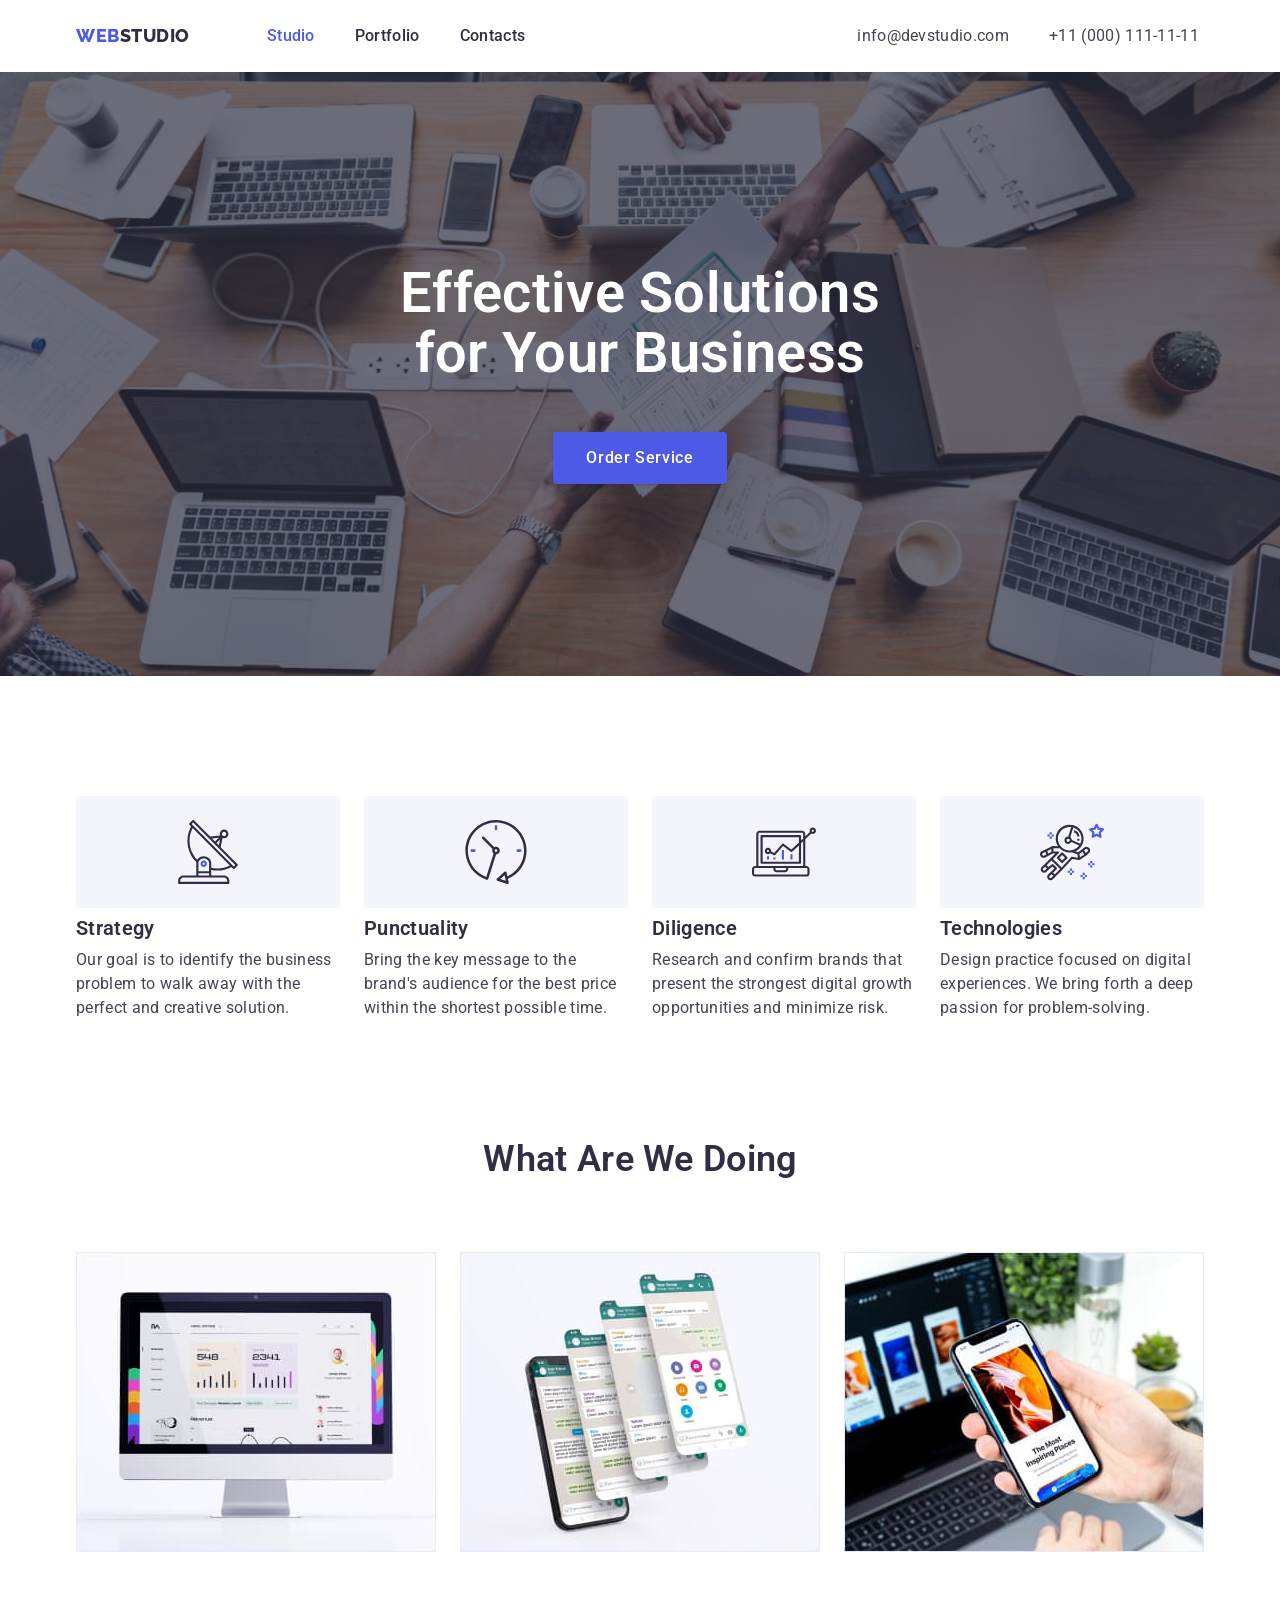
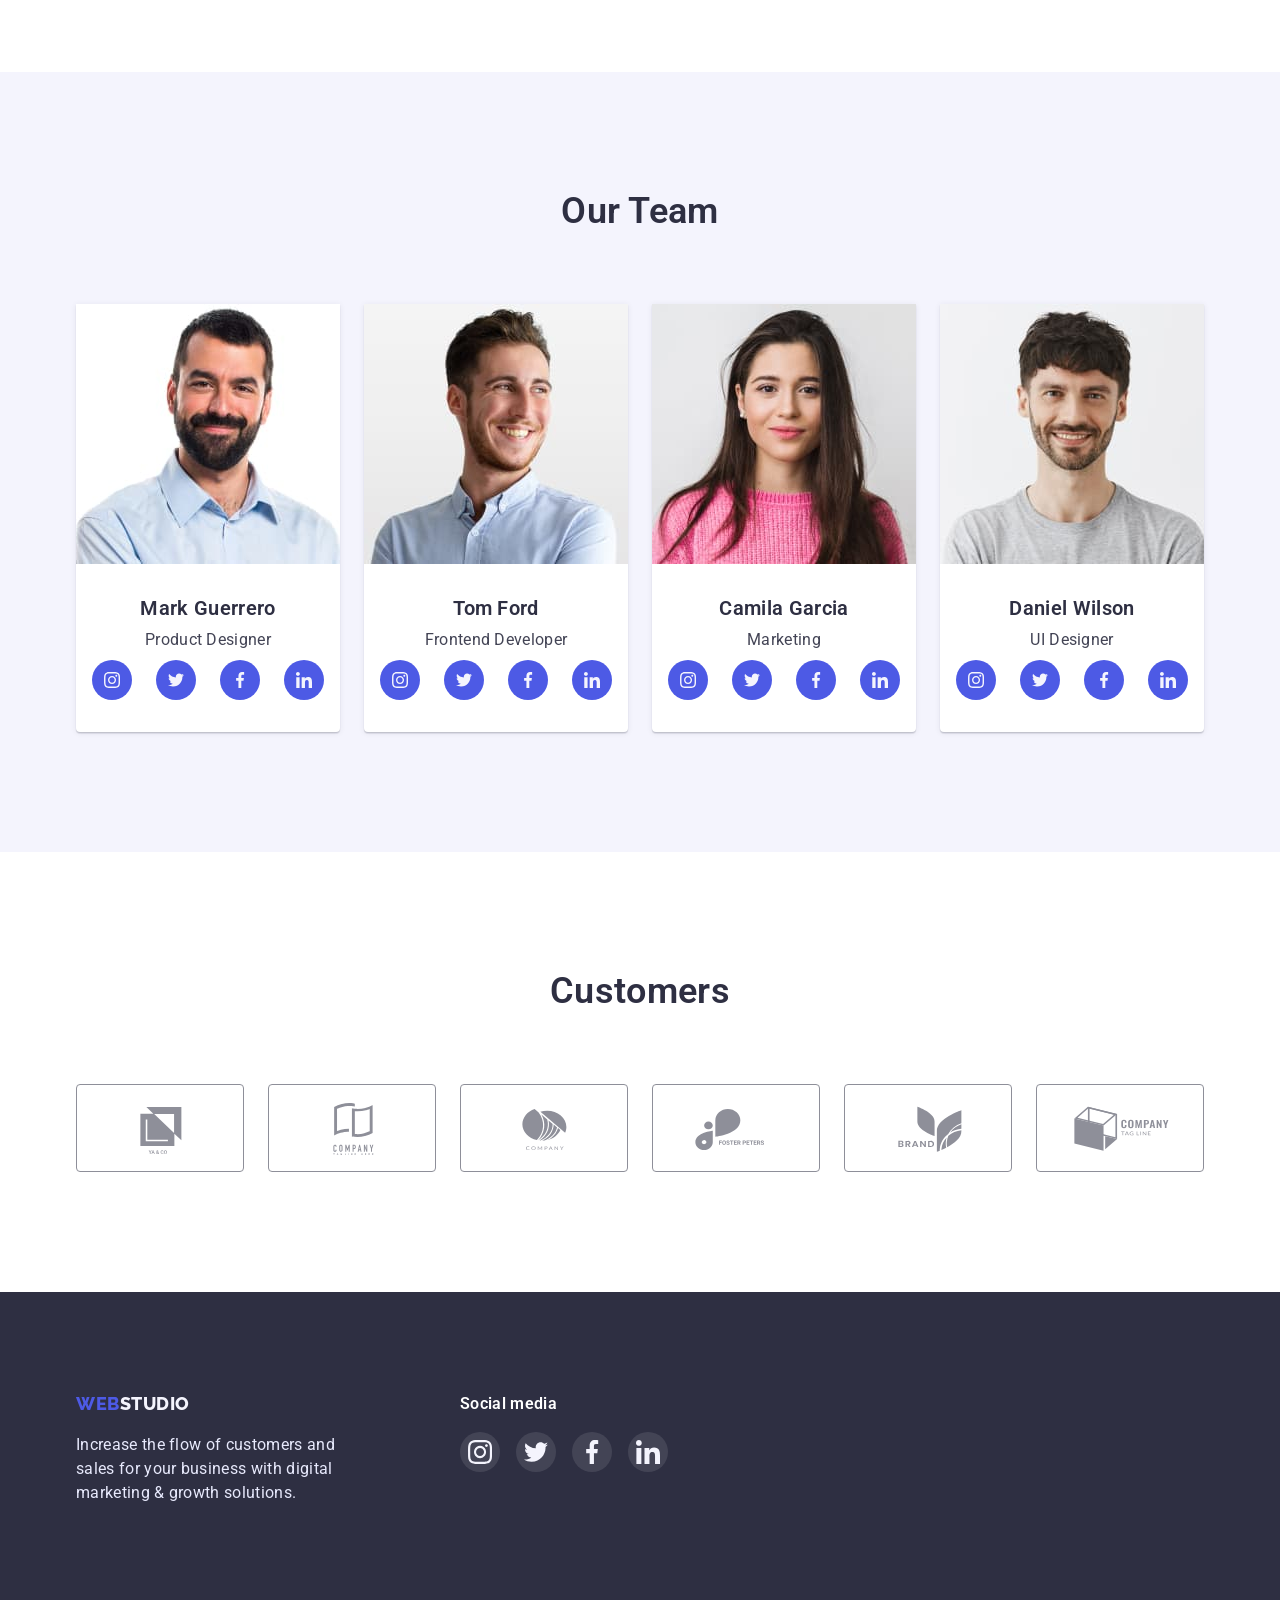
==== index.html @ e22b74cd "hw-4" ====
<!DOCTYPE html>
<html lang="en">
  <head>
    <meta charset="UTF-8" />
    <meta http-equiv="X-UA-Compatible" content="IE=edge" />
    <meta name="viewport" content="width=device-width, initial-scale=1.0" />
    <title>Document</title>
    <link rel="preconnect" href="https://fonts.googleapis.com" />
    <link rel="preconnect" href="https://fonts.gstatic.com" crossorigin />
    <link
      href="https://fonts.googleapis.com/css2?family=Raleway:wght@800&family=Roboto:wght@400;500;700;900&display=swap"
      rel="stylesheet"
    />
    <link
      rel="stylesheet"
      href="https://cdnjs.cloudflare.com/ajax/libs/modern-normalize/1.1.0/modern-normalize.min.css"
    />
    <link rel="stylesheet" href="css/styles.css" />
  </head>
  <body>
    <header class="page-header">
      <div class="container main-nav">
        <nav class="main-nav">
          <!--Logo-->
          <a class="logo" href="./index.html">
            <span class="logo-part">Web</span>studio
          </a>
          <!--Navigation-->
          <ul class="site-nav list">
            <li class="item">
              <a href="./index.html" class="link current">Studio</a>
            </li>
            <li class="item">
              <a href="./portfoilo.html" class="link">Portfolio</a>
            </li>
            <li class="item"><a href="/" class="link">Contacts</a></li>
          </ul>
        </nav>
        <!--Contacts-->
        <ul class="contacts list">
          <li class="item">
            <a href="mailto:info@devstudio.com" class="contacts-link"
              >info@devstudio.com</a
            >
          </li>
          <li class="item">
            <a href="tel:+110001111111" class="contacts-link"
              >+11 (000) 111-11-11</a
            >
          </li>
        </ul>
      </div>
    </header>

    <main>
      <section class="hero">
        <div class="container">
          <h1 class="hero-title">Effective Solutions for Your Business</h1>
          <!--Button-->
          <button class="button primary" type="button">Order Service</button>
        </div>
      </section>

      <!--Description-->
      <section class="section">
        <div class="container">
          <h2 class="section-title secret-name">Advantages</h2>
          <ul class="descr-list list">
            <li class="item">
              <div class="advantages">
                <svg class="advantages-icon">
                  <use
                    href="./images/icons.svg#icon-antenna"
                    width="64"
                    height="64"
                  ></use>
                </svg>
              </div>
              <h3 class="title">Strategy</h3>
              <p>
                Our goal is to identify the business problem to walk away with
                the perfect and creative solution.
              </p>
            </li>

            <li class="item">
              <div class="advantages">
                <svg class="advantages-icon">
                  <use
                    href="./images/icons.svg#icon-clock"
                    width="64"
                    height="64"
                  ></use>
                </svg>
              </div>
              <h3 class="title">Punctuality</h3>
              <p>
                Bring the key message to the brand's audience for the best price
                within the shortest possible time.
              </p>
            </li>

            <li class="item">
              <div class="advantages">
                <svg class="advantages-icon">
                  <use
                    href="./images/icons.svg#icon-diagram"
                    width="64"
                    height="64"
                  ></use>
                </svg>
              </div>
              <h3 class="title">Diligence</h3>
              <p>
                Research and confirm brands that present the strongest digital
                growth opportunities and minimize risk.
              </p>
            </li>

            <li class="item">
              <div class="advantages">
                <svg class="advantages-icon">
                  <use
                    href="./images/icons.svg#icon-astronaut"
                    width="64"
                    height="64"
                  ></use>
                </svg>
              </div>
              <h3 class="title">Technologies</h3>
              <p>
                Design practice focused on digital experiences. We bring forth a
                deep passion for problem-solving.
              </p>
            </li>
          </ul>
        </div>
      </section>

      <section class="section no-toppadding">
        <div class="container">
          <h2 class="section-title">What are we doing</h2>
          <ul class="example-list list">
            <li class="item">
              <img src="./images/pc.jpg" alt="PC" width="360" height="300" />
            </li>
            <li class="item">
              <img
                src="./images/smarphone.jpg"
                alt="Smarphone"
                width="360"
                height="300"
              />
            </li>
            <li class="item">
              <img
                src="./images/smarphone_in_hand.jpg"
                alt="Smarphone_in_hand"
                width="360"
                height="300"
              />
            </li>
          </ul>
        </div>
      </section>

      <!--Our Team-->
      <section class="section team">
        <div class="container">
          <h2 class="section-title">Our team</h2>
          <ul class="team-list list">
            <li class="card">
              <img
                class="image"
                src="./images/mark_guerrero.jpg"
                alt="Mark Guerrero"
                width="264"
                height="260"
              />
              <div class="card-content">
                <h3 class="title">Mark Guerrero</h3>
                <p>Product Designer</p>
                <ul class="social-links list">
                  <li>
                    <a href="/" class="icon instagram">
                      <svg width="16px" height="16px">
                        <use href="./images/icons.svg#icon-instagram"></use>
                      </svg>
                    </a>
                  </li>
                  <li>
                    <a href="/" class="icon twitter">
                      <svg width="16px" height="16px">
                        <use href="./images/icons.svg#icon-twitter"></use>
                      </svg>
                    </a>
                  </li>
                  <li>
                    <a href="/" class="icon facebook">
                      <svg width="16px" height="16px">
                        <use href="./images/icons.svg#icon-facebook"></use>
                      </svg>
                    </a>
                  </li>
                  <li>
                    <a href="/" class="icon linkedin">
                      <svg width="16px" height="16px">
                        <use href="./images/icons.svg#icon-linkedin"></use>
                      </svg>
                    </a>
                  </li>
                </ul>
              </div>
            </li>
            <li class="card">
              <img
                class="image"
                src="./images/tom_ford.jpg"
                alt="Tom Ford"
                width="264"
                height="260"
              />
              <div class="card-content">
                <h3 class="title">Tom Ford</h3>
                <p>Frontend Developer</p>
                <ul class="social-links list">
                  <li>
                    <a href="/" class="icon instagram">
                      <svg width="16px" height="16px">
                        <use href="./images/icons.svg#icon-instagram"></use>
                      </svg>
                    </a>
                  </li>
                  <li>
                    <a href="/" class="icon twitter">
                      <svg width="16px" height="16px">
                        <use href="./images/icons.svg#icon-twitter"></use>
                      </svg>
                    </a>
                  </li>
                  <li>
                    <a href="/" class="icon facebook">
                      <svg width="16px" height="16px">
                        <use href="./images/icons.svg#icon-facebook"></use>
                      </svg>
                    </a>
                  </li>
                  <li>
                    <a href="/" class="icon linkedin">
                      <svg width="16px" height="16px">
                        <use href="./images/icons.svg#icon-linkedin"></use>
                      </svg>
                    </a>
                  </li>
                </ul>
              </div>
            </li>
            <li class="card">
              <img
                class="image"
                src="./images/camila_garcia.jpg"
                alt="Camila Garcia"
                width="264"
                height="260"
              />
              <div class="card-content">
                <h3 class="title">Camila Garcia</h3>
                <p>Marketing</p>
                <ul class="social-links list">
                  <li>
                    <a href="/" class="icon instagram">
                      <svg width="16px" height="16px">
                        <use href="./images/icons.svg#icon-instagram"></use>
                      </svg>
                    </a>
                  </li>
                  <li>
                    <a href="/" class="icon twitter">
                      <svg width="16px" height="16px">
                        <use href="./images/icons.svg#icon-twitter"></use>
                      </svg>
                    </a>
                  </li>
                  <li>
                    <a href="/" class="icon facebook">
                      <svg width="16px" height="16px">
                        <use href="./images/icons.svg#icon-facebook"></use>
                      </svg>
                    </a>
                  </li>
                  <li>
                    <a href="/" class="icon linkedin">
                      <svg width="16px" height="16px">
                        <use href="./images/icons.svg#icon-linkedin"></use>
                      </svg>
                    </a>
                  </li>
                </ul>
              </div>
            </li>
            <li class="card">
              <img
                class="image"
                src="./images/daniel_wilson.jpg"
                alt="Daniel Wilson"
                width="264"
                height="260"
              />
              <div class="card-content">
                <h3 class="title">Daniel Wilson</h3>
                <p>UI Designer</p>
                <ul class="social-links list">
                  <li>
                    <a href="/" class="icon instagram">
                      <svg width="16px" height="16px">
                        <use href="./images/icons.svg#icon-instagram"></use>
                      </svg>
                    </a>
                  </li>
                  <li>
                    <a href="/" class="icon twitter">
                      <svg width="16px" height="16px">
                        <use href="./images/icons.svg#icon-twitter"></use>
                      </svg>
                    </a>
                  </li>
                  <li>
                    <a href="/" class="icon facebook">
                      <svg width="16px" height="16px">
                        <use href="./images/icons.svg#icon-facebook"></use>
                      </svg>
                    </a>
                  </li>
                  <li>
                    <a href="/" class="icon linkedin">
                      <svg width="16px" height="16px">
                        <use href="./images/icons.svg#icon-linkedin"></use>
                      </svg>
                    </a>
                  </li>
                </ul>
              </div>
            </li>
          </ul>
        </div>
      </section>

      <!-- Customers -->

      <section class="section">
        <div class="container">
          <h2 class="section-title">Customers</h2>
          <ul class="customers-list list">
            <li>
              <a href="/" class="customer">
                <svg class="customer-icon" width="104" height="56">
                  <use href="./images/icons.svg#icon-yaco"></use>
                </svg>
              </a>
            </li>
            <li>
              <a href="/" class="customer">
                <svg class="customer-icon" width="104" height="56">
                  <use href="./images/icons.svg#icon-tagline-here"></use>
                </svg>
              </a>
            </li>
            <li>
              <a href="/" class="customer">
                <svg class="customer-icon" width="104" height="56">
                  <use href="./images/icons.svg#icon-company"></use>
                </svg>
              </a>
            </li>
            <li>
              <a href="/" class="customer">
                <svg class="customer-icon" width="104" height="56">
                  <use href="./images/icons.svg#icon-foster-peters"></use>
                </svg>
              </a>
            </li>
            <li>
              <a href="/" class="customer">
                <svg class="customer-icon" width="104" height="56">
                  <use href="./images/icons.svg#icon-brand"></use>
                </svg>
              </a>
            </li>
            <li>
              <a href="/" class="customer">
                <svg class="customer-icon" width="104" height="56">
                  <use href="./images/icons.svg#icon-company-tagline"></use>
                </svg>
              </a>
            </li>
          </ul>
        </div>
      </section>
    </main>
    <footer class="footer">
      <div class="container">
        <!--Logo-->
        <div>
          <a href="./index.html" class="footer-logo">
            <span class="logo-part">Web</span>studio
          </a>
          <p class="text">
            Increase the flow of customers and sales for your business with
            digital marketing & growth solutions.
          </p>
        </div>
        <div class="link-container">
          <h2 class="links-header">Social media</h2>
          <ul class="social-links footer list">
            <li>
              <a href="/" class="icon footer">
                <svg width="24px" height="24px">
                  <use href="./images/icons.svg#icon-instagram"></use>
                </svg>
              </a>
            </li>
            <li>
              <a href="/" class="icon footer">
                <svg width="24px" height="24px">
                  <use href="./images/icons.svg#icon-twitter"></use>
                </svg>
              </a>
            </li>
            <li>
              <a href="/" class="icon footer">
                <svg width="24px" height="24px">
                  <use href="./images/icons.svg#icon-facebook"></use>
                </svg>
              </a>
            </li>
            <li>
              <a href="/" class="icon footer">
                <svg width="24px" height="24px">
                  <use href="./images/icons.svg#icon-linkedin"></use>
                </svg>
              </a>
            </li>
          </ul>
        </div>
      </div>
    </footer>
  </body>
</html>
---- css/styles.css ----
/* цвет основного текста #434455;
вторичный цвет текста #2E2F42;
белый #FFFFFF;
акцент #4D5AE5; 
Вторичный цвет фона #F4F4FD;
#E7E9FC;
*/

:root {
	--primary-text-color: #434455;
	--title-text-color: #2E2F42;
	--accent-color: #4D5AE5;
	--primary-white-color: #FFFFFF;
	--secondary-white-color: #F4F4FD;
	--footer-white-color: #E7E9FC;

	--main-font-family: Roboto,
		sans-serif;
	--main-font-size: 16px;
	--main-line-height: 1.5;
	--section-title-font-size: 36px;
	--section-title-line-height: 1.11;
	--title-font-size: 20px;
	--title-line-height: 1.2;
	--main-letter-spacing: 0.02em;
	--btn-letter-spacing: 0.04em;

	--main-box-shadow: 0px 1px 6px rgba(46, 47, 66, 0.08),
		0px 1px 1px rgba(46, 47, 66, 0.16),
		0px 2px 1px rgba(46, 47, 66, 0.08);
}

.list {
	list-style: none;
}

.secret-name {
	position: absolute;
	width: 1px;
	height: 1px;
	margin: -1px;
	padding: 0;
	overflow: hidden;
	border: 0;
	clip: rect(0 0 0 0);
}

h1,
h2,
h3,
h4,
h5,
h6,
p,
ul {
	padding: 0;
	margin: 0;
}

img {
	display: block;
	max-width: 100%;
}

body {
	color: var(--primary-text-color);
	background-color: var(--primary-white-color);
	font-family: var(--main-font-family);
	font-size: var(--main-font-size);
	line-height: var(--main-line-height);
	letter-spacing: var(--main-letter-spacing);
}

.container {
	padding-left: 15px;
	padding-right: 15px;
	margin-left: auto;
	margin-right: auto;
	width: 1158px;
}

/* Logo */
.logo,
.footer-logo {
	color: var(--title-text-color);
	font-family: Raleway, sans-serif;
	font-weight: 800;
	font-size: 18px;
	line-height: 1.33;
	letter-spacing: 0.03em;
	text-transform: uppercase;
	text-decoration: none;
}

.logo-part {
	color: var(--accent-color);
}

/* Page header */
.page-header {
	box-shadow: 0px 2px 1px rgba(46, 47, 66, 0.08), 0px 1px 1px rgba(46, 47, 66, 0.16), 0px 1px 6px rgba(46, 47, 66, 0.08);
}

/* Site nav */

.main-nav {
	display: flex;
	align-items: center;
}

.site-nav {
	display: flex;
	margin-left: 77px;
}

.site-nav .item:not(:last-child) {
	margin-right: 40px;
}

.site-nav .link {
	display: block;
	padding-top: 24px;
	padding-bottom: 24px;

	color: var(--title-text-color);
	font-weight: 500;
	text-decoration: none;
}

.contacts {
	display: flex;
	margin-left: 332px;
}

.contacts-link {
	color: var(--primary-text-color);
	text-decoration: none;
}

.contacts .item+.item {
	margin-left: 40px;
}

.site-nav .link:hover,
.contacts-link:hover,
.site-nav .link:focus,
.contacts-link:focus {
	color: var(--accent-color);
}

.site-nav .link.current {
	color: var(--accent-color);
}

/* Index.html */

/* Hero */

.hero {
	padding-top: 192px;
	padding-bottom: 192px;

	text-align: center;

	background-color: var(--title-text-color);

	max-width: 1440px;
	min-height: 600px;
	margin-left: auto;
	margin-right: auto;
	background-image:
		linear-gradient(to right, rgba(46, 47, 66, 0.7), rgba(46, 47, 66, 0.7)),
		url('../images/people_office.jpg');
	background-repeat: no-repeat;
	background-position: center;
	background-size: cover;
}

.hero-title {
	width: 494px;
	margin-left: auto;
	margin-right: auto;
	margin-bottom: 48px;

	color: var(--primary-white-color);
	font-weight: 600;
	font-size: 56px;
	line-height: 1.07;
}

/* Section */

.section {
	padding-top: 120px;
	padding-bottom: 120px;
}

.section.no-toppadding {
	padding-top: 0;
}

.toppadding {
	padding-top: 96px;
}

.section-title {
	margin-bottom: 72px;

	color: var(--title-text-color);
	font-weight: 600;
	font-size: var(--section-title-font-size);
	line-height: var(--section-title-line-height);
	text-align: center;
	text-transform: capitalize;
}

/* Features, Team, Examples */

.descr-list,
.team-list {
	display: flex;
}

.descr-list .item,
.team-list .card {
	width: 264px;
	margin-right: 24px;
}

.advantages {
	background-color: var(--secondary-white-color);
	border-radius: 4px;
	height: 112px;
	padding: 24px 100px;
	margin-bottom: 8px;
}

.example-list,
.work-list {
	display: flex;
	flex-wrap: wrap;
}

.example-list .item,
.work-list .item {
	width: 360px;
	margin-right: 24px;
	margin-bottom: 48px;
}

.work-list .item:hover {
	box-shadow: var(--main-box-shadow);
}

.work-content {
	border-left: 0.5px solid #F4F4FD;
	border-right: 0.5px solid #F4F4FD;
	border-bottom: 0.5px solid #F4F4FD;
	box-shadow: 0px 1px 6px rgba(46, 47, 66, 0.08);
}

.work-content {
	padding: 32px 16px;
}

.card-content {
	padding: 32px 16px;
	text-align: center;
}


.descr-list .item:nth-child(4n),
.team-list .card:nth-child(4n),
.example-list .item:nth-child(3n),
.work-list .item:nth-child(3n) {
	margin-right: 0;
}

.example-list .item:nth-last-child(-n+3),
.work-list .item:nth-last-child(-n+3) {
	margin-bottom: 0;
}

.descr-list .title,
.team-list .title,
.work-list .title {
	margin-bottom: 8px;

	color: var(--title-text-color);
	font-weight: 600;
	font-size: var(--title-font-size);
	line-height: var(--title-line-height);
}

.social-links {
	margin-top: 8px;
	display: inline-flex;
	gap: 24px;
}

.icon {
	display: flex;
	background: var(--accent-color);
	width: 40px;
	height: 40px;
	border-radius: 50%;
	justify-content: center;
	align-items: center;
}

.team {
	background-color: var(--secondary-white-color);
}

.card {
	background-color: var(--primary-white-color);
	width: 264px;

	box-shadow: var(--main-box-shadow);
	border-radius: 0px 0px 4px 4px;
}

/* Customers */

.customers-list {
	display: flex;
	gap: 24px;
}

.customers-list li {
	width: calc((100% - 120px) / 6);
	height: 88px;
}

.customer {
	display: inline-flex;
	align-items: center;
	justify-content: center;
	width: 100%;
	height: 100%;
	border: 1px solid #8E8F99;
	border-radius: 4px;
	fill: #8E8F99;
}

.customer:hover,
.customer:focus {
	border-color: var(--accent-color);
	fill: var(--accent-color);
}

/* Filter */

.filter {
	margin-bottom: 72px;
	display: flex;
	justify-content: center;
}

.filter .item:not(:last-child) {
	margin-right: 24px;
}

/* Button */

.button {
	padding: 12px 24px;

	color: var(--title-text-color);
	background-color: var(--primary-white-color);
	cursor: pointer;
	font-weight: 500;
	letter-spacing: var(--btn-letter-spacing);

	border: 1px solid transparent;
	border-radius: 4px;
}

.button.primary {
	padding: 16px 32px;

	color: var(--primary-white-color);
	background-color: var(--accent-color);

	box-shadow: var(--main-box-shadow);
}

.button.secondary {
	color: var(--accent-color);
	background-color: var(--secondary-white-color);

	border-color: var(--footer-white-color);
}

.button.primary:hover,
.button.primary:focus {
	background-color: #404BBF;

	box-shadow: 0px 4px 4px rgba(0, 0, 0, 0.15);
}

.button.secondary:hover,
.button.secondary:focus {
	color: var(--primary-white-color);
	background-color: var(--accent-color);

	border-color: var(--accent-color);
	box-shadow: 0px 3px 1px rgba(0, 0, 0, 0.1), 0px 2px 1px rgba(0, 0, 0, 0.08), 0px 2px 2px rgba(0, 0, 0, 0.12);
}

/* Footer */

.footer-logo {
	display: inline-block;

	color: var(--secondary-white-color);
}

.footer {
	background-color: var(--title-text-color);
}

footer {
	padding-top: 100px;
	padding-bottom: 100px;
}

.footer .container {
	display: flex;
}

.footer .text {
	width: 264px;
	margin-top: 16px;

	color: var(--footer-white-color);
	font-size: var(--main-font-size);
	line-height: var(--main-line-height);
	letter-spacing: var(--main-letter-spacing);

}

.links-header {
	font-weight: 600;
	font-size: inherit;
	letter-spacing: 0.02em;
	color: var(--primary-white-color);
}

.link-container {
	margin-left: 120px;
}

.social-links.footer {
	margin-top: 16px;
	gap: 16px;
}

.icon.footer {
	background: rgba(255, 255, 255, 0.1);
}

.icon.footer:hover,
.icon.footer:focus {
	background: #31D0AA;
}
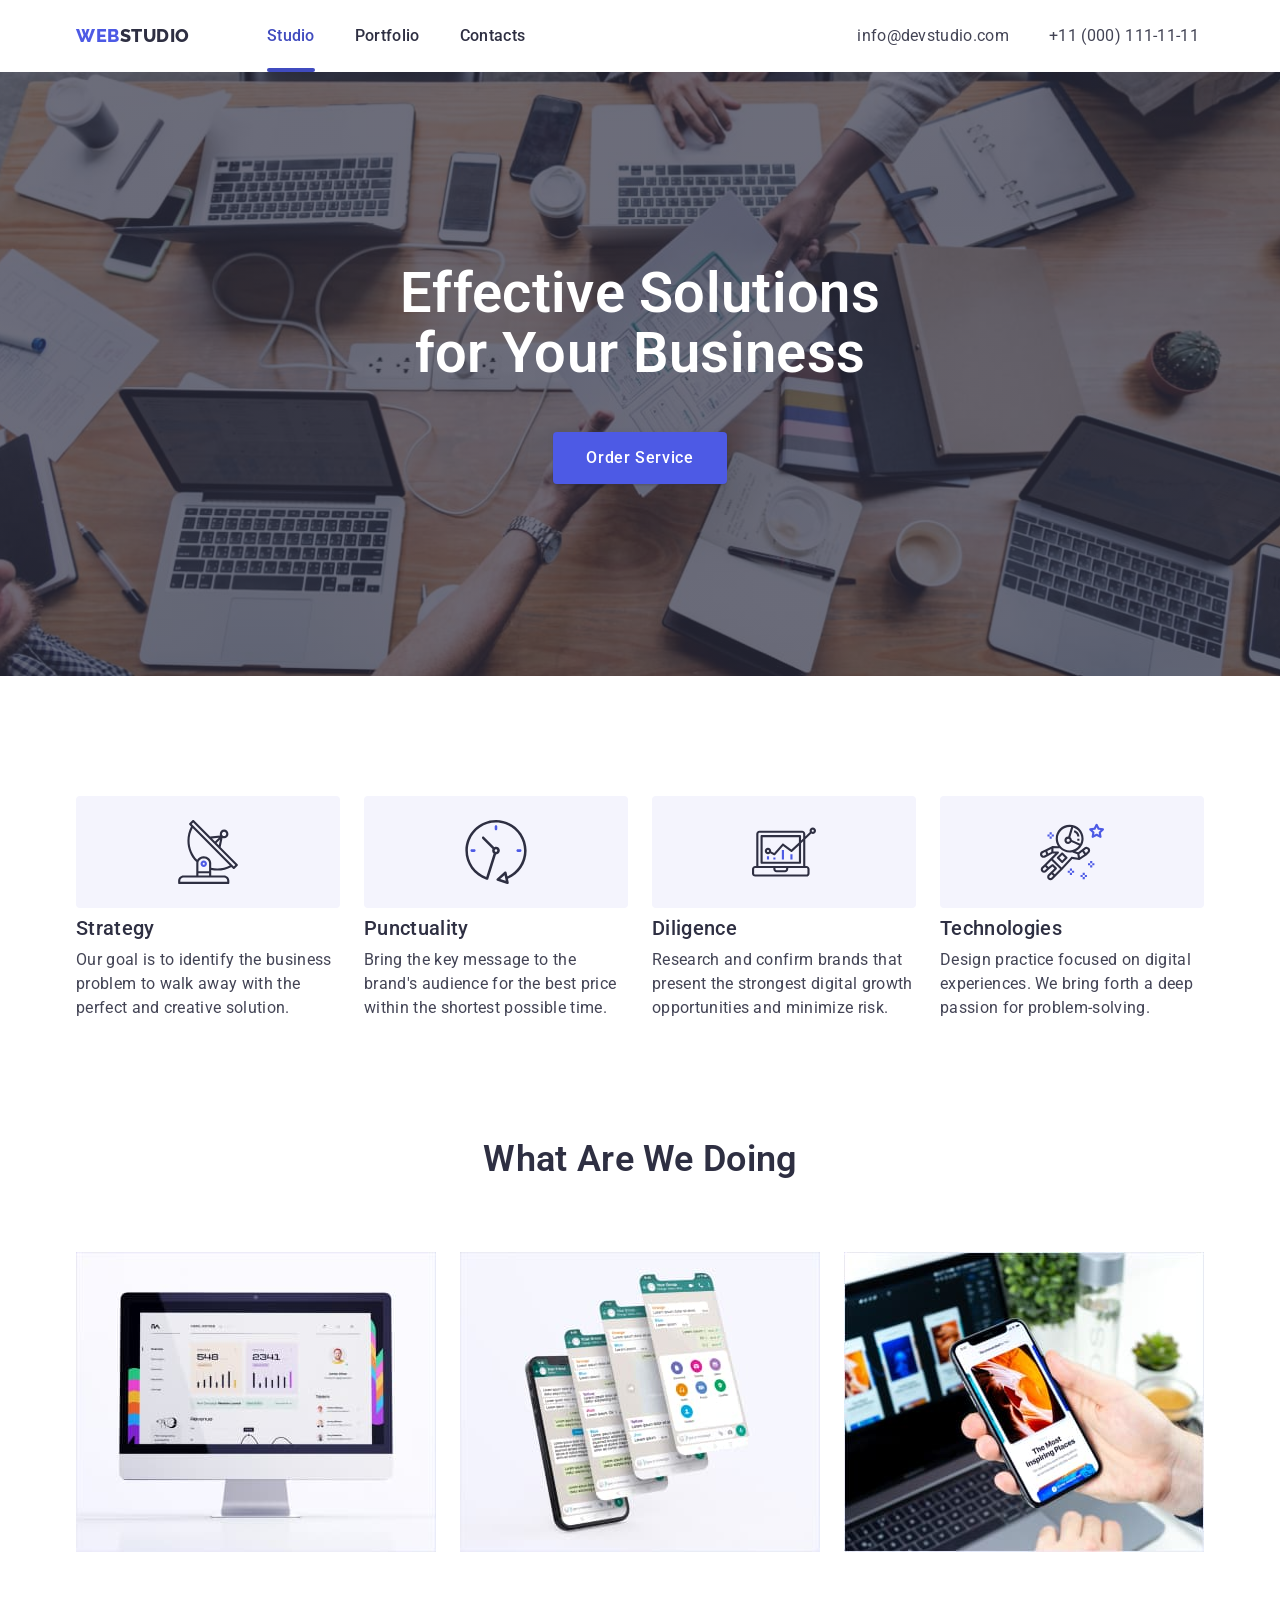
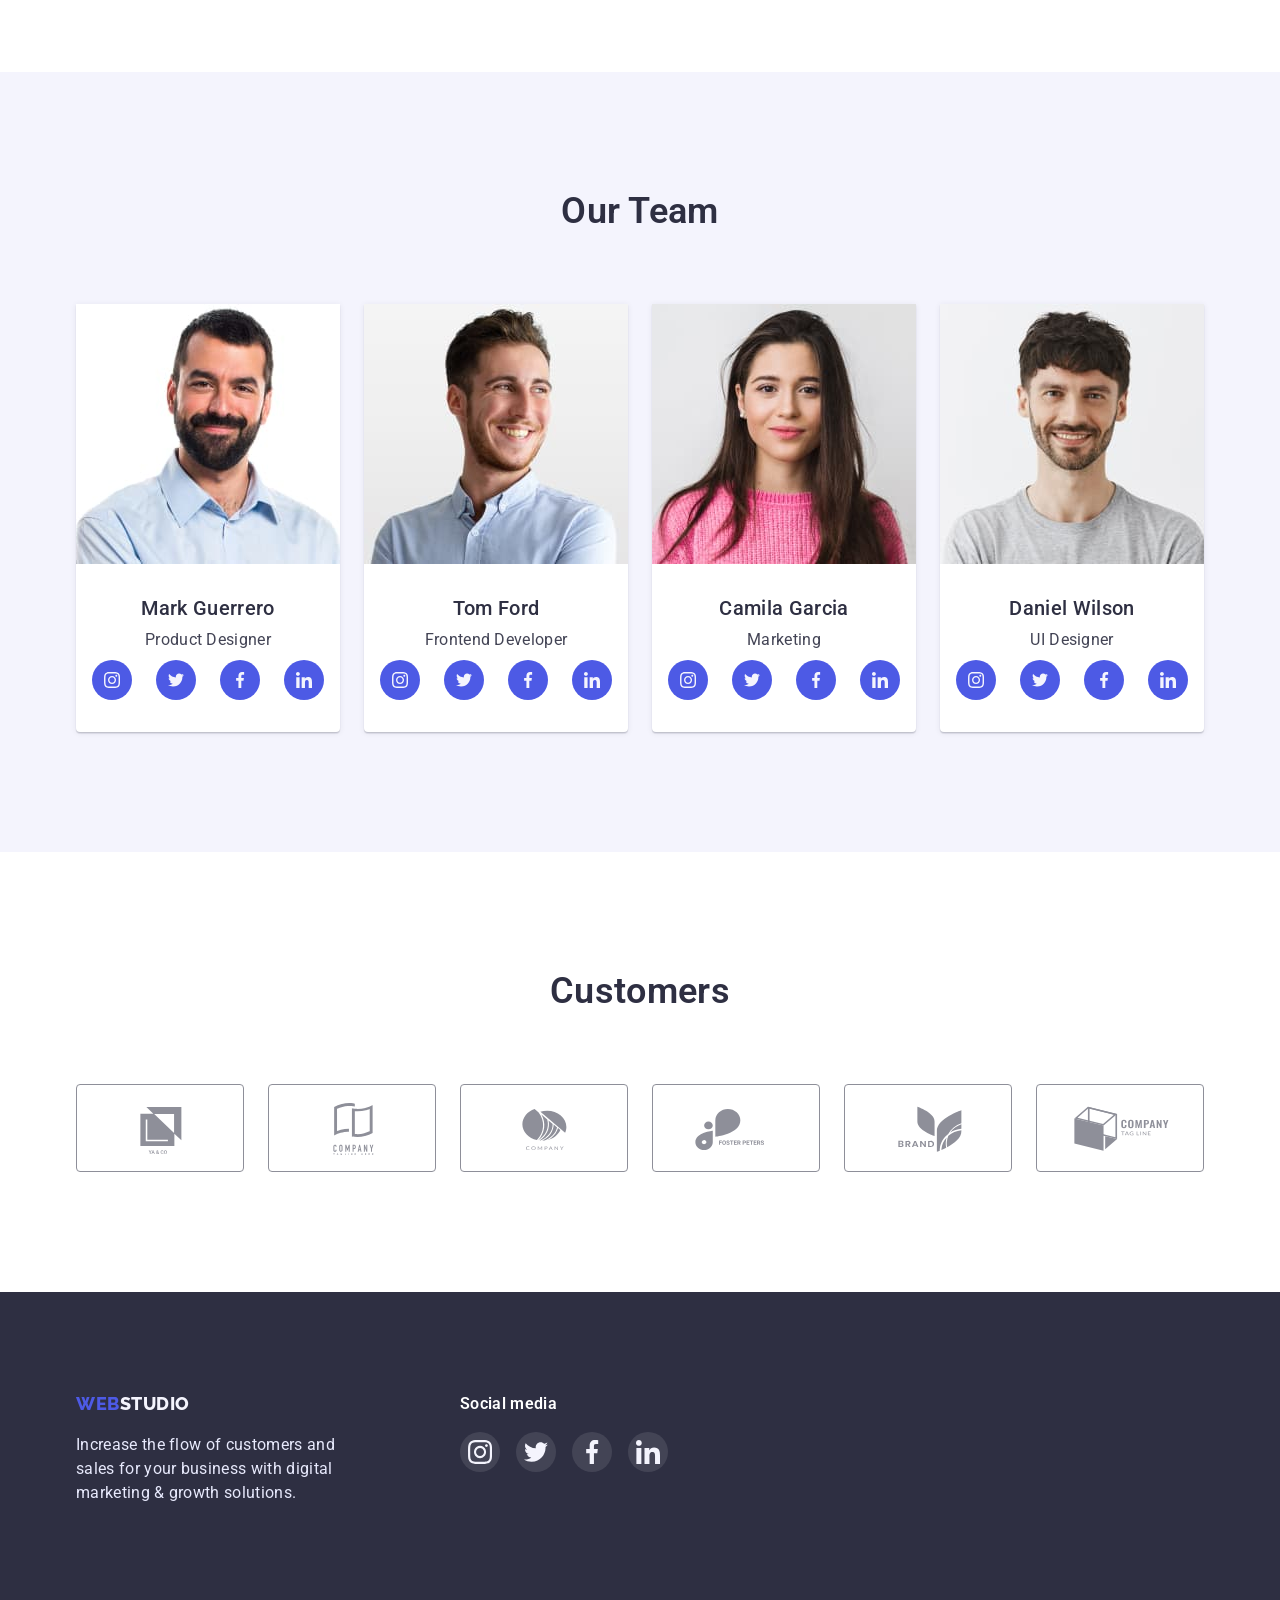
==== commit 88885b4c: "modal" ====
--- a/index.html
+++ b/index.html
@@ -57,7 +57,7 @@
         <div class="container">
           <h1 class="hero-title">Effective Solutions for Your Business</h1>
           <!--Button-->
-          <button class="button primary" type="button">Order Service</button>
+          <button data-modal-open class="button primary" type="button">Order Service</button>
         </div>
       </section>
 
@@ -444,5 +444,17 @@
         </div>
       </div>
     </footer>
+			<!-- Modal -->
+			<div class="backdrop is-hidden" data-modal>
+				<div class="modal">
+					<button data-modal-close class="btn-close">
+						<svg width="8px" height="8px">
+							<use href="./images/icons.svg#icon-close"></use>
+						</svg>
+					</button>
+				</div>
+			</div>
+
+			<script src="./modal.js"></script>
   </body>
 </html>
--- a/css/styles.css
+++ b/css/styles.css
@@ -59,6 +59,7 @@
 
 img {
 	display: block;
+
 	max-width: 100%;
 }
 
@@ -76,6 +77,7 @@
 	padding-right: 15px;
 	margin-left: auto;
 	margin-right: auto;
+
 	width: 1158px;
 }
 
@@ -145,11 +147,27 @@
 .contacts-link:hover,
 .site-nav .link:focus,
 .contacts-link:focus {
-	color: var(--accent-color);
+	color: #404BBF;
 }
 
 .site-nav .link.current {
-	color: var(--accent-color);
+	color: #404BBF;
+	position: relative;
+}
+
+.site-nav .link.current::after {
+	position: absolute;
+	display: inline-block;
+	left: 0;
+	bottom: 0;
+
+	content: '';
+	width: 100%;
+	height: 4px;
+	background-color: #404BBF;
+	border-radius: 2px;
+
+
 }
 
 /* Index.html */
@@ -157,17 +175,16 @@
 /* Hero */
 
 .hero {
+	text-align: center;
 	padding-top: 192px;
 	padding-bottom: 192px;
-
-	text-align: center;
-
-	background-color: var(--title-text-color);
+	margin-left: auto;
+	margin-right: auto;
 
 	max-width: 1440px;
 	min-height: 600px;
-	margin-left: auto;
-	margin-right: auto;
+
+	background-color: var(--title-text-color);
 	background-image:
 		linear-gradient(to right, rgba(46, 47, 66, 0.7), rgba(46, 47, 66, 0.7)),
 		url('../images/people_office.jpg');
@@ -177,10 +194,11 @@
 }
 
 .hero-title {
-	width: 494px;
 	margin-left: auto;
 	margin-right: auto;
 	margin-bottom: 48px;
+
+	width: 494px;
 
 	color: var(--primary-white-color);
 	font-weight: 600;
@@ -223,16 +241,22 @@
 
 .descr-list .item,
 .team-list .card {
+	margin-right: 24px;
+
 	width: 264px;
-	margin-right: 24px;
 }
 
 .advantages {
-	background-color: var(--secondary-white-color);
-	border-radius: 4px;
-	height: 112px;
 	padding: 24px 100px;
 	margin-bottom: 8px;
+
+	height: 112px;
+	border-radius: 4px;
+
+	background-color: var(--secondary-white-color);
+
+
+
 }
 
 .example-list,
@@ -252,6 +276,43 @@
 	box-shadow: var(--main-box-shadow);
 }
 
+.work-thumb {
+	position: relative;
+}
+
+.work-thumb::before {
+	display: inline-block;
+	position: absolute;
+	content: '';
+	width: 100%;
+	height: 100%;
+	background-color: var(--accent-color);
+	opacity: 0;
+	transition: 250ms opacity linear;
+}
+
+.work-descr {
+	position: absolute;
+	top: 40px;
+	left: 32px;
+	right: 32px;
+
+	opacity: 0;
+	transition: 250ms opacity linear;
+
+	color: var(--secondary-white-color);
+	/* background-color: var(--accent-color);
+	padding-top: 40px;
+	padding-left: 32px;
+	padding-right: 32px;
+ */
+}
+
+.work-list .item:hover .work-descr,
+.work-thumb:hover::before {
+	opacity: 1;
+}
+
 .work-content {
 	border-left: 0.5px solid #F4F4FD;
 	border-right: 0.5px solid #F4F4FD;
@@ -287,25 +348,27 @@
 	margin-bottom: 8px;
 
 	color: var(--title-text-color);
-	font-weight: 600;
+	font-weight: 500;
 	font-size: var(--title-font-size);
 	line-height: var(--title-line-height);
 }
 
 .social-links {
-	margin-top: 8px;
 	display: inline-flex;
 	gap: 24px;
+
+	margin-top: 8px;
 }
 
 .icon {
 	display: flex;
+	justify-content: center;
+	align-items: center;
+
 	background: var(--accent-color);
 	width: 40px;
 	height: 40px;
 	border-radius: 50%;
-	justify-content: center;
-	align-items: center;
 }
 
 .team {
@@ -336,8 +399,10 @@
 	display: inline-flex;
 	align-items: center;
 	justify-content: center;
+
 	width: 100%;
 	height: 100%;
+
 	border: 1px solid #8E8F99;
 	border-radius: 4px;
 	fill: #8E8F99;
@@ -463,4 +528,49 @@
 .icon.footer:hover,
 .icon.footer:focus {
 	background: #31D0AA;
+}
+
+/* Modal */
+
+.backdrop {
+	position: fixed;
+	top: 0;
+	left: 0;
+
+	width: 100%;
+	height: 100%;
+
+	background: rgba(46, 47, 66, 0.4);
+}
+
+.backdrop.is-hidden {
+	opacity: 0;
+	pointer-events: none;
+}
+
+.modal {
+	position: absolute;
+	top: 88px;
+	left: 50%;
+	transform: translate(-50%, 0);
+
+	min-height: 576px;
+	min-width: 408px;
+
+	background: #FCFCFC;
+	box-shadow: 0px 1px 1px rgba(0, 0, 0, 0.14), 0px 1px 3px rgba(0, 0, 0, 0.12), 0px 2px 1px rgba(0, 0, 0, 0.2);
+	border-radius: 4px;
+}
+
+.btn-close {
+	display: flex;
+	position: absolute;
+	top: 24px;
+	right: 24px;
+	
+	padding: 8px;
+	cursor: pointer;
+	background: #E7E9FC;
+	border: 1px solid rgba(0, 0, 0, 0.1);
+	border-radius: 50%;
 }
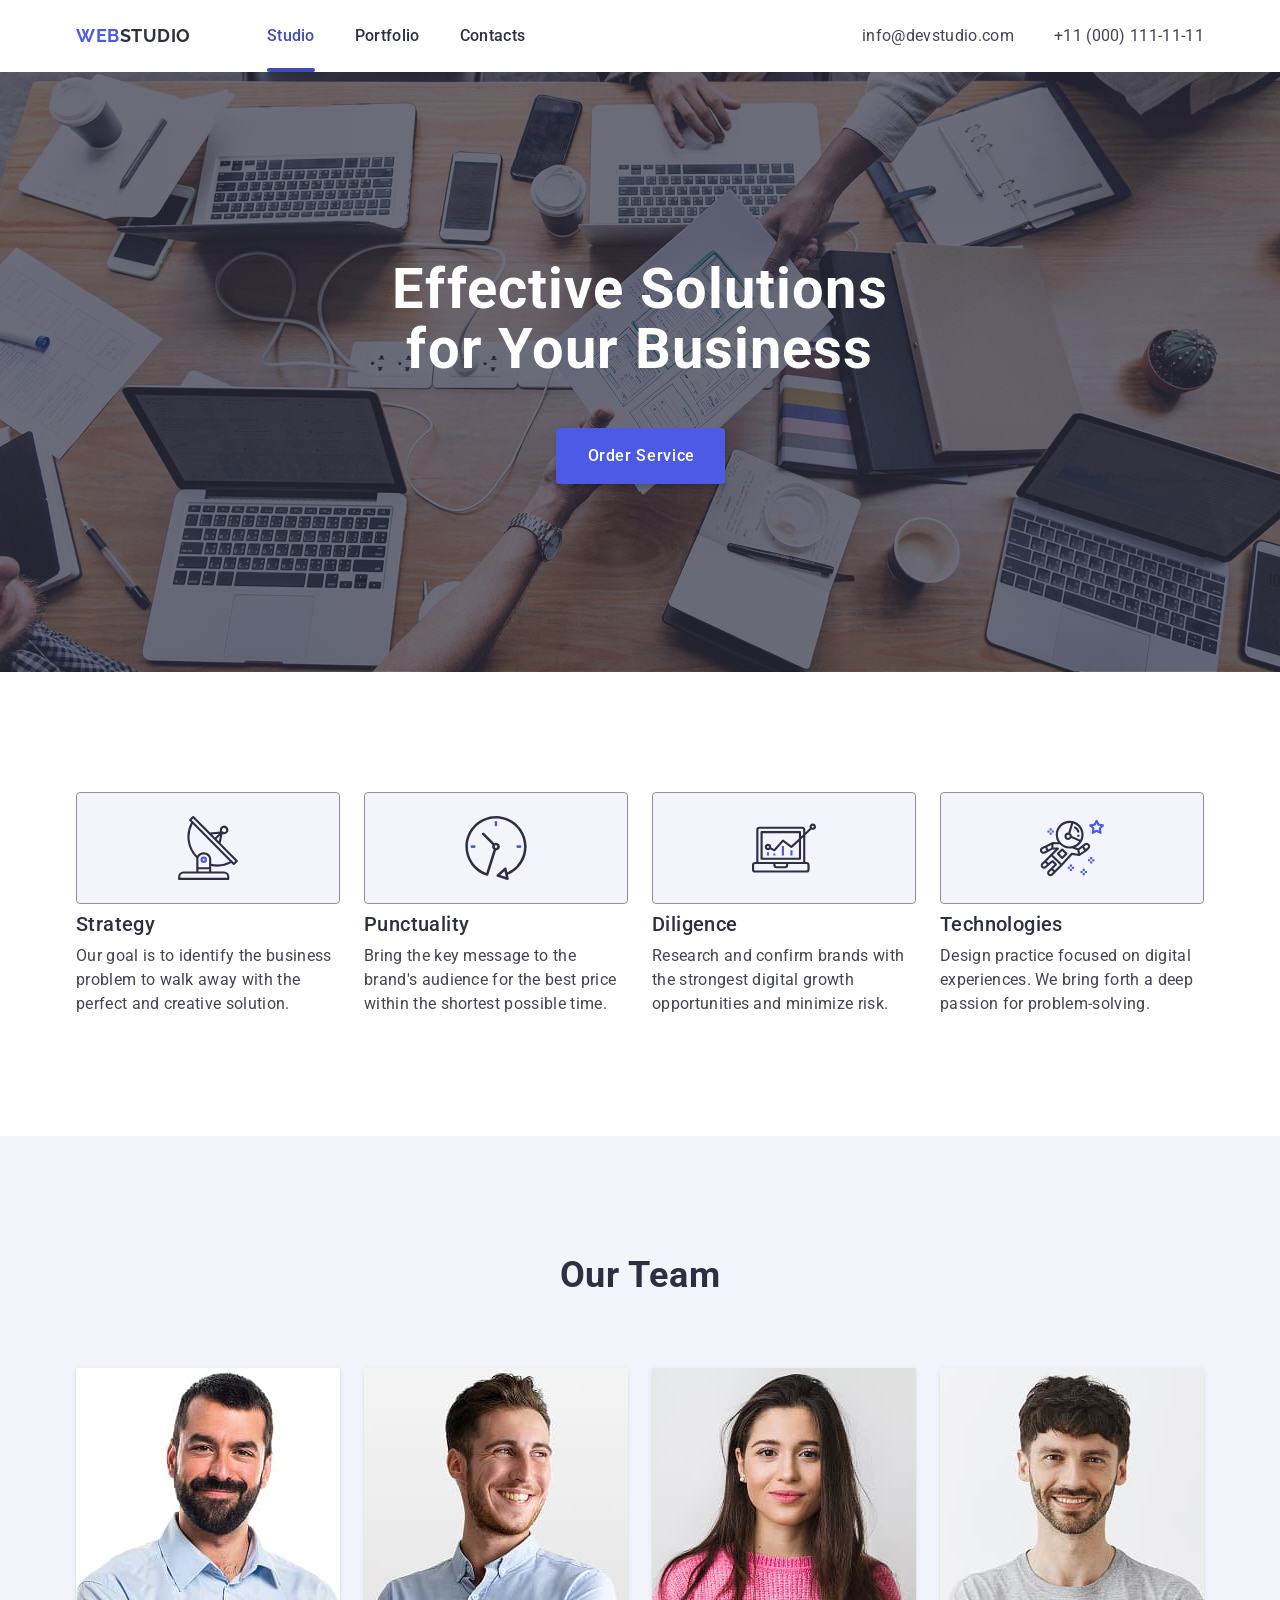
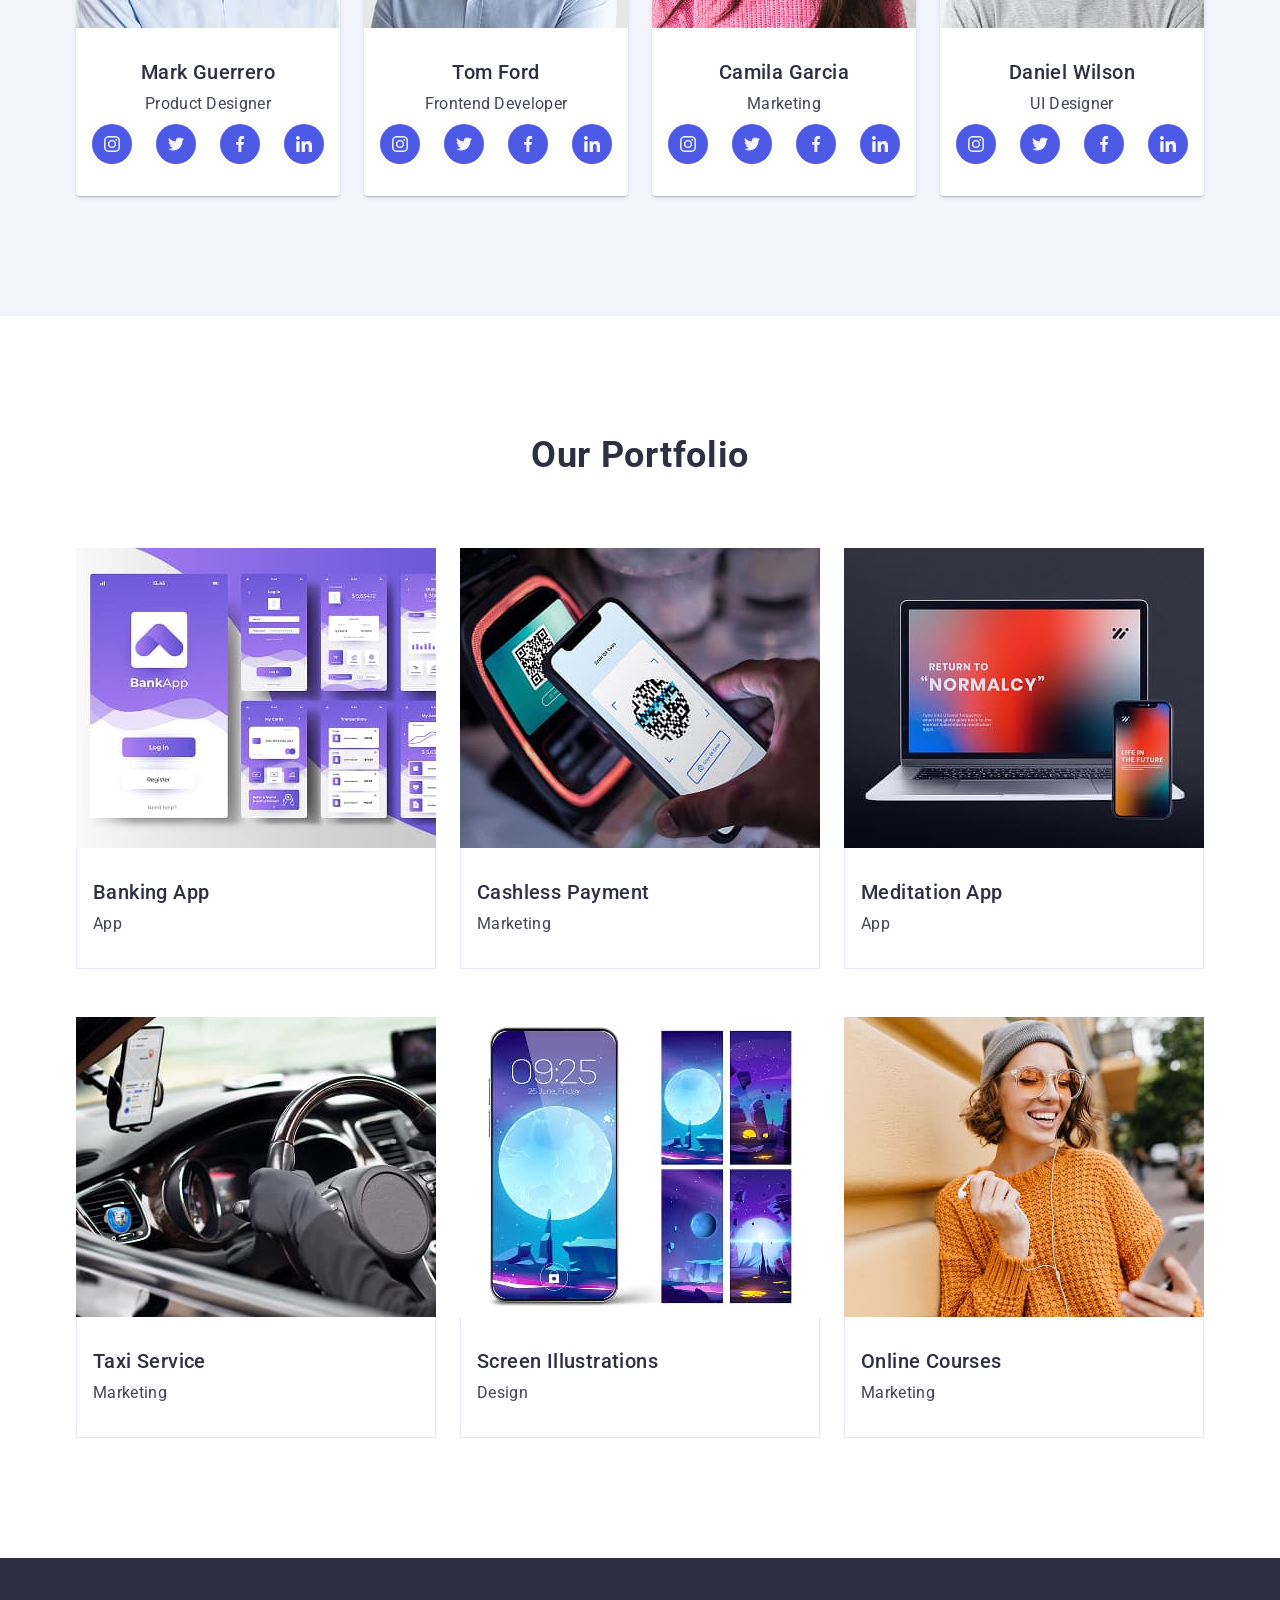
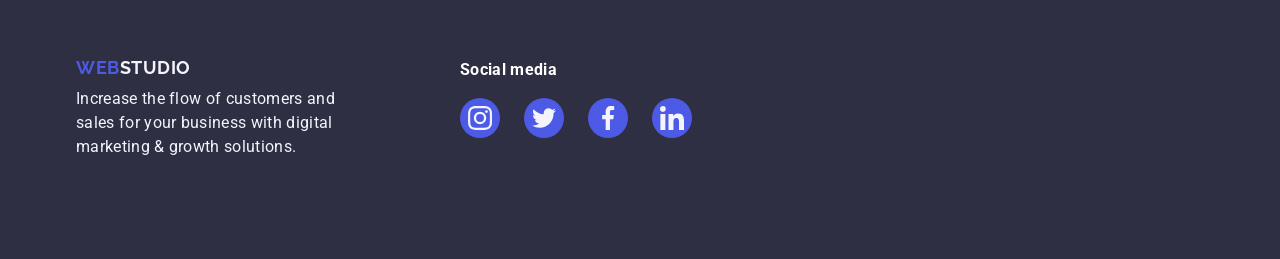
==== commit a48e327b: "Initial commit" ====
--- a/index.html
+++ b/index.html
@@ -2,133 +2,121 @@
 <html lang="en">
   <head>
     <meta charset="UTF-8" />
-    <meta http-equiv="X-UA-Compatible" content="IE=edge" />
     <meta name="viewport" content="width=device-width, initial-scale=1.0" />
     <title>Document</title>
+    <link
+      rel="stylesheet"
+      href="https://cdnjs.cloudflare.com/ajax/libs/modern-normalize/3.0.1/modern-normalize.min.css"
+      integrity="sha512-q6WgHqiHlKyOqslT/lgBgodhd03Wp4BEqKeW6nNtlOY4quzyG3VoQKFrieaCeSnuVseNKRGpGeDU3qPmabCANg=="
+      crossorigin="anonymous"
+      referrerpolicy="no-referrer"
+    />
     <link rel="preconnect" href="https://fonts.googleapis.com" />
     <link rel="preconnect" href="https://fonts.gstatic.com" crossorigin />
     <link
-      href="https://fonts.googleapis.com/css2?family=Raleway:wght@800&family=Roboto:wght@400;500;700;900&display=swap"
+      href="https://fonts.googleapis.com/css2?family=Raleway:wght@700&family=Roboto:wght@400;500;700&display=swap"
       rel="stylesheet"
     />
-    <link
-      rel="stylesheet"
-      href="https://cdnjs.cloudflare.com/ajax/libs/modern-normalize/1.1.0/modern-normalize.min.css"
-    />
-    <link rel="stylesheet" href="css/styles.css" />
+    <link rel="stylesheet" href="./css/styles.css" />
   </head>
   <body>
-    <header class="page-header">
-      <div class="container main-nav">
-        <nav class="main-nav">
-          <!--Logo-->
-          <a class="logo" href="./index.html">
-            <span class="logo-part">Web</span>studio
-          </a>
-          <!--Navigation-->
-          <ul class="site-nav list">
-            <li class="item">
-              <a href="./index.html" class="link current">Studio</a>
-            </li>
-            <li class="item">
-              <a href="./portfoilo.html" class="link">Portfolio</a>
-            </li>
-            <li class="item"><a href="/" class="link">Contacts</a></li>
+    <header class="header">
+      <div class="container">
+        <nav class="navigation">
+          <!-- logo -->
+          <a class="logo" href="./index.html"
+            ><span class="logo-part">Web</span>studio</a
+          >
+          <!-- navigation -->
+          <ul class="navigation-list">
+            <li class="navigation-item">
+              <a class="navigation-item-link current" href="">Studio</a>
+            </li>
+            <li class="navigation-item">
+              <a class="navigation-item-link" href="">Portfolio</a>
+            </li>
+            <li class="navigation-item">
+              <a class="navigation-item-link" href="">Contacts</a>
+            </li>
           </ul>
         </nav>
-        <!--Contacts-->
-        <ul class="contacts list">
-          <li class="item">
-            <a href="mailto:info@devstudio.com" class="contacts-link"
-              >info@devstudio.com</a
-            >
-          </li>
-          <li class="item">
-            <a href="tel:+110001111111" class="contacts-link"
-              >+11 (000) 111-11-11</a
-            >
-          </li>
-        </ul>
+        <!-- contacts -->
+        <address class="contacts">
+          <ul class="contacts-list">
+            <li class="contacts-item">
+              <a class="contacts-item-link" href="mailto:info@devstudio.com"
+                >info@devstudio.com</a
+              >
+            </li>
+            <li class="contacts-item">
+              <a class="contacts-item-link" href="tel:+110001111111"
+                >+11 (000) 111-11-11</a
+              >
+            </li>
+          </ul>
+        </address>
       </div>
     </header>
 
-    <main>
-      <section class="hero">
+    <main class="main">
+      <section class="hero-section">
         <div class="container">
           <h1 class="hero-title">Effective Solutions for Your Business</h1>
-          <!--Button-->
-          <button data-modal-open class="button primary" type="button">Order Service</button>
+          <button class="hero-button" type="button">Order Service</button>
         </div>
       </section>
 
-      <!--Description-->
-      <section class="section">
+      <!-- description -->
+      <section class="section description-section">
         <div class="container">
-          <h2 class="section-title secret-name">Advantages</h2>
-          <ul class="descr-list list">
-            <li class="item">
-              <div class="advantages">
-                <svg class="advantages-icon">
-                  <use
-                    href="./images/icons.svg#icon-antenna"
-                    width="64"
-                    height="64"
-                  ></use>
+          <h2 class="description-title section-title hidden">Why us?</h2>
+          <ul class="description-list">
+            <li class="description-item">
+              <div class="description-ico-wrap">
+                <svg class="description-ico" width="64" height="64">
+                  <use href="./images/icons.svg#icon-antenna"></use>
                 </svg>
               </div>
-              <h3 class="title">Strategy</h3>
-              <p>
+              <h3 class="description-subtitle section-subtitle">Strategy</h3>
+              <p class="description-item-text section-text">
                 Our goal is to identify the business problem to walk away with
                 the perfect and creative solution.
               </p>
             </li>
-
-            <li class="item">
-              <div class="advantages">
-                <svg class="advantages-icon">
-                  <use
-                    href="./images/icons.svg#icon-clock"
-                    width="64"
-                    height="64"
-                  ></use>
+            <li class="description-item">
+              <div class="description-ico-wrap">
+                <svg class="description-ico" width="64" height="64">
+                  <use href="./images/icons.svg#icon-clock"></use>
                 </svg>
               </div>
-              <h3 class="title">Punctuality</h3>
-              <p>
+              <h3 class="description-subtitle section-subtitle">Punctuality</h3>
+              <p class="description-item-text section-text">
                 Bring the key message to the brand's audience for the best price
                 within the shortest possible time.
               </p>
             </li>
-
-            <li class="item">
-              <div class="advantages">
-                <svg class="advantages-icon">
-                  <use
-                    href="./images/icons.svg#icon-diagram"
-                    width="64"
-                    height="64"
-                  ></use>
+            <li class="description-item">
+              <div class="description-ico-wrap">
+                <svg class="description-ico" width="64" height="64">
+                  <use href="./images/icons.svg#icon-diagram"></use>
                 </svg>
               </div>
-              <h3 class="title">Diligence</h3>
-              <p>
-                Research and confirm brands that present the strongest digital
-                growth opportunities and minimize risk.
+              <h3 class="description-subtitle section-subtitle">Diligence</h3>
+              <p class="description-item-text section-text">
+                Research and confirm brands with the strongest digital growth
+                opportunities and minimize risk.
               </p>
             </li>
-
-            <li class="item">
-              <div class="advantages">
-                <svg class="advantages-icon">
-                  <use
-                    href="./images/icons.svg#icon-astronaut"
-                    width="64"
-                    height="64"
-                  ></use>
+            <li class="description-item">
+              <div class="description-ico-wrap">
+                <svg class="description-ico" width="64" height="64">
+                  <use href="./images/icons.svg#icon-astronaut"></use>
                 </svg>
               </div>
-              <h3 class="title">Technologies</h3>
-              <p>
+              <h3 class="description-subtitle section-subtitle">
+                Technologies
+              </h3>
+              <p class="description-item-text section-text">
                 Design practice focused on digital experiences. We bring forth a
                 deep passion for problem-solving.
               </p>
@@ -137,324 +125,412 @@
         </div>
       </section>
 
-      <section class="section no-toppadding">
+      <!-- team -->
+      <section class="section team-section">
         <div class="container">
-          <h2 class="section-title">What are we doing</h2>
-          <ul class="example-list list">
-            <li class="item">
-              <img src="./images/pc.jpg" alt="PC" width="360" height="300" />
-            </li>
-            <li class="item">
+          <h2 class="team-title section-title">Our Team</h2>
+          <ul class="team-list">
+            <li class="team-item">
               <img
-                src="./images/smarphone.jpg"
-                alt="Smarphone"
-                width="360"
-                height="300"
+                class="team-image"
+                src="./images/team-1.jpg"
+                alt="Mark Guerrero"
+                width="264"
+                height="260"
               />
-            </li>
-            <li class="item">
+              <div class="team-item-content">
+                <h3 class="team-subtitle section-subtitle">Mark Guerrero</h3>
+                <p class="team-role section-text">Product Designer</p>
+                <ul class="team-soc-list">
+                  <li class="team-soc-item">
+                    <a
+                      class="social-link"
+                      href="https://www.instagram.com/"
+                      target="_blank"
+                    >
+                      <svg class="social-icon" width="16" height="16">
+                        <use href="./images/icons.svg#icon-instagram"></use>
+                      </svg>
+                    </a>
+                  </li>
+                  <li class="team-soc-item">
+                    <a class="social-link" href="https://x.com/" target="_blank"
+                      ><svg class="social-icon" width="16" height="16">
+                        <use href="./images/icons.svg#icon-twitter"></use></svg
+                    ></a>
+                  </li>
+                  <li class="team-soc-item">
+                    <a
+                      class="social-link"
+                      href="https://www.facebook.com/"
+                      target="_blank"
+                      ><svg class="social-icon" width="16" height="16">
+                        <use href="./images/icons.svg#icon-facebook"></use></svg
+                    ></a>
+                  </li>
+                  <li class="team-soc-item">
+                    <a
+                      class="social-link"
+                      href="https://www.linkedin.com/"
+                      target="_blank"
+                      ><svg class="social-icon" width="16" height="16">
+                        <use href="./images/icons.svg#icon-linkedin"></use></svg
+                    ></a>
+                  </li>
+                </ul>
+              </div>
+            </li>
+            <li class="team-item">
               <img
-                src="./images/smarphone_in_hand.jpg"
-                alt="Smarphone_in_hand"
-                width="360"
-                height="300"
+                class="team-image"
+                src="./images/team-2.jpg"
+                alt="Tom Ford"
+                width="264"
+                height="260"
               />
+              <div class="team-item-content">
+                <h3 class="team-subtitle section-subtitle">Tom Ford</h3>
+                <p class="team-role section-text">Frontend Developer</p>
+                <ul class="team-soc-list">
+                  <li class="team-soc-item">
+                    <a
+                      class="social-link"
+                      href="https://www.instagram.com/"
+                      target="_blank"
+                    >
+                      <svg class="social-icon" width="16" height="16">
+                        <use href="./images/icons.svg#icon-instagram"></use>
+                      </svg>
+                    </a>
+                  </li>
+                  <li class="team-soc-item">
+                    <a class="social-link" href="https://x.com/" target="_blank"
+                      ><svg class="social-icon" width="16" height="16">
+                        <use href="./images/icons.svg#icon-twitter"></use></svg
+                    ></a>
+                  </li>
+                  <li class="team-soc-item">
+                    <a
+                      class="social-link"
+                      href="https://www.facebook.com/"
+                      target="_blank"
+                      ><svg class="social-icon" width="16" height="16">
+                        <use href="./images/icons.svg#icon-facebook"></use></svg
+                    ></a>
+                  </li>
+                  <li class="team-soc-item">
+                    <a
+                      class="social-link"
+                      href="https://www.linkedin.com/"
+                      target="_blank"
+                      ><svg class="social-icon" width="16" height="16">
+                        <use href="./images/icons.svg#icon-linkedin"></use></svg
+                    ></a>
+                  </li>
+                </ul>
+              </div>
+            </li>
+            <li class="team-item">
+              <img
+                class="team-image"
+                src="./images/team-3.jpg"
+                alt="Camila Garcia"
+                width="264"
+                height="260"
+              />
+              <div class="team-item-content">
+                <h3 class="team-subtitle section-subtitle">Camila Garcia</h3>
+                <p class="team-role section-text">Marketing</p>
+                <ul class="team-soc-list">
+                  <li class="team-soc-item">
+                    <a
+                      class="social-link"
+                      href="https://www.instagram.com/"
+                      target="_blank"
+                    >
+                      <svg class="social-icon" width="16" height="16">
+                        <use href="./images/icons.svg#icon-instagram"></use>
+                      </svg>
+                    </a>
+                  </li>
+                  <li class="team-soc-item">
+                    <a class="social-link" href="https://x.com/" target="_blank"
+                      ><svg class="social-icon" width="16" height="16">
+                        <use href="./images/icons.svg#icon-twitter"></use></svg
+                    ></a>
+                  </li>
+                  <li class="team-soc-item">
+                    <a
+                      class="social-link"
+                      href="https://www.facebook.com/"
+                      target="_blank"
+                      ><svg class="social-icon" width="16" height="16">
+                        <use href="./images/icons.svg#icon-facebook"></use></svg
+                    ></a>
+                  </li>
+                  <li class="team-soc-item">
+                    <a
+                      class="social-link"
+                      href="https://www.linkedin.com/"
+                      target="_blank"
+                      ><svg class="social-icon" width="16" height="16">
+                        <use href="./images/icons.svg#icon-linkedin"></use></svg
+                    ></a>
+                  </li>
+                </ul>
+              </div>
+            </li>
+            <li class="team-item">
+              <img
+                class="team-image"
+                src="./images/team-4.jpg"
+                alt="Daniel Wilson"
+                width="264"
+                height="260"
+              />
+              <div class="team-item-content">
+                <h3 class="team-subtitle section-subtitle">Daniel Wilson</h3>
+                <p class="team-role section-text">UI Designer</p>
+                <ul class="team-soc-list">
+                  <li class="team-soc-item">
+                    <a
+                      class="social-link"
+                      href="https://www.instagram.com/"
+                      target="_blank"
+                    >
+                      <svg class="social-icon" width="16" height="16">
+                        <use href="./images/icons.svg#icon-instagram"></use>
+                      </svg>
+                    </a>
+                  </li>
+                  <li class="team-soc-item">
+                    <a class="social-link" href="https://x.com/" target="_blank"
+                      ><svg class="social-icon" width="16" height="16">
+                        <use href="./images/icons.svg#icon-twitter"></use></svg
+                    ></a>
+                  </li>
+                  <li class="team-soc-item">
+                    <a
+                      class="social-link"
+                      href="https://www.facebook.com/"
+                      target="_blank"
+                      ><svg class="social-icon" width="16" height="16">
+                        <use href="./images/icons.svg#icon-facebook"></use></svg
+                    ></a>
+                  </li>
+                  <li class="team-soc-item">
+                    <a
+                      class="social-link"
+                      href="https://www.linkedin.com/"
+                      target="_blank"
+                      ><svg class="social-icon" width="16" height="16">
+                        <use href="./images/icons.svg#icon-linkedin"></use></svg
+                    ></a>
+                  </li>
+                </ul>
+              </div>
             </li>
           </ul>
         </div>
       </section>
 
-      <!--Our Team-->
-      <section class="section team">
+      <!-- portfolio -->
+      <section class="section portfolio-section">
         <div class="container">
-          <h2 class="section-title">Our team</h2>
-          <ul class="team-list list">
-            <li class="card">
-              <img
-                class="image"
-                src="./images/mark_guerrero.jpg"
-                alt="Mark Guerrero"
-                width="264"
-                height="260"
-              />
-              <div class="card-content">
-                <h3 class="title">Mark Guerrero</h3>
-                <p>Product Designer</p>
-                <ul class="social-links list">
-                  <li>
-                    <a href="/" class="icon instagram">
-                      <svg width="16px" height="16px">
-                        <use href="./images/icons.svg#icon-instagram"></use>
-                      </svg>
-                    </a>
-                  </li>
-                  <li>
-                    <a href="/" class="icon twitter">
-                      <svg width="16px" height="16px">
-                        <use href="./images/icons.svg#icon-twitter"></use>
-                      </svg>
-                    </a>
-                  </li>
-                  <li>
-                    <a href="/" class="icon facebook">
-                      <svg width="16px" height="16px">
-                        <use href="./images/icons.svg#icon-facebook"></use>
-                      </svg>
-                    </a>
-                  </li>
-                  <li>
-                    <a href="/" class="icon linkedin">
-                      <svg width="16px" height="16px">
-                        <use href="./images/icons.svg#icon-linkedin"></use>
-                      </svg>
-                    </a>
-                  </li>
-                </ul>
-              </div>
-            </li>
-            <li class="card">
-              <img
-                class="image"
-                src="./images/tom_ford.jpg"
-                alt="Tom Ford"
-                width="264"
-                height="260"
-              />
-              <div class="card-content">
-                <h3 class="title">Tom Ford</h3>
-                <p>Frontend Developer</p>
-                <ul class="social-links list">
-                  <li>
-                    <a href="/" class="icon instagram">
-                      <svg width="16px" height="16px">
-                        <use href="./images/icons.svg#icon-instagram"></use>
-                      </svg>
-                    </a>
-                  </li>
-                  <li>
-                    <a href="/" class="icon twitter">
-                      <svg width="16px" height="16px">
-                        <use href="./images/icons.svg#icon-twitter"></use>
-                      </svg>
-                    </a>
-                  </li>
-                  <li>
-                    <a href="/" class="icon facebook">
-                      <svg width="16px" height="16px">
-                        <use href="./images/icons.svg#icon-facebook"></use>
-                      </svg>
-                    </a>
-                  </li>
-                  <li>
-                    <a href="/" class="icon linkedin">
-                      <svg width="16px" height="16px">
-                        <use href="./images/icons.svg#icon-linkedin"></use>
-                      </svg>
-                    </a>
-                  </li>
-                </ul>
-              </div>
-            </li>
-            <li class="card">
-              <img
-                class="image"
-                src="./images/camila_garcia.jpg"
-                alt="Camila Garcia"
-                width="264"
-                height="260"
-              />
-              <div class="card-content">
-                <h3 class="title">Camila Garcia</h3>
-                <p>Marketing</p>
-                <ul class="social-links list">
-                  <li>
-                    <a href="/" class="icon instagram">
-                      <svg width="16px" height="16px">
-                        <use href="./images/icons.svg#icon-instagram"></use>
-                      </svg>
-                    </a>
-                  </li>
-                  <li>
-                    <a href="/" class="icon twitter">
-                      <svg width="16px" height="16px">
-                        <use href="./images/icons.svg#icon-twitter"></use>
-                      </svg>
-                    </a>
-                  </li>
-                  <li>
-                    <a href="/" class="icon facebook">
-                      <svg width="16px" height="16px">
-                        <use href="./images/icons.svg#icon-facebook"></use>
-                      </svg>
-                    </a>
-                  </li>
-                  <li>
-                    <a href="/" class="icon linkedin">
-                      <svg width="16px" height="16px">
-                        <use href="./images/icons.svg#icon-linkedin"></use>
-                      </svg>
-                    </a>
-                  </li>
-                </ul>
-              </div>
-            </li>
-            <li class="card">
-              <img
-                class="image"
-                src="./images/daniel_wilson.jpg"
-                alt="Daniel Wilson"
-                width="264"
-                height="260"
-              />
-              <div class="card-content">
-                <h3 class="title">Daniel Wilson</h3>
-                <p>UI Designer</p>
-                <ul class="social-links list">
-                  <li>
-                    <a href="/" class="icon instagram">
-                      <svg width="16px" height="16px">
-                        <use href="./images/icons.svg#icon-instagram"></use>
-                      </svg>
-                    </a>
-                  </li>
-                  <li>
-                    <a href="/" class="icon twitter">
-                      <svg width="16px" height="16px">
-                        <use href="./images/icons.svg#icon-twitter"></use>
-                      </svg>
-                    </a>
-                  </li>
-                  <li>
-                    <a href="/" class="icon facebook">
-                      <svg width="16px" height="16px">
-                        <use href="./images/icons.svg#icon-facebook"></use>
-                      </svg>
-                    </a>
-                  </li>
-                  <li>
-                    <a href="/" class="icon linkedin">
-                      <svg width="16px" height="16px">
-                        <use href="./images/icons.svg#icon-linkedin"></use>
-                      </svg>
-                    </a>
-                  </li>
-                </ul>
-              </div>
-            </li>
-          </ul>
-        </div>
-      </section>
+          <h2 class="portfolio-title section-title">Our Portfolio</h2>
 
-      <!-- Customers -->
-
-      <section class="section">
-        <div class="container">
-          <h2 class="section-title">Customers</h2>
-          <ul class="customers-list list">
-            <li>
-              <a href="/" class="customer">
-                <svg class="customer-icon" width="104" height="56">
-                  <use href="./images/icons.svg#icon-yaco"></use>
-                </svg>
-              </a>
-            </li>
-            <li>
-              <a href="/" class="customer">
-                <svg class="customer-icon" width="104" height="56">
-                  <use href="./images/icons.svg#icon-tagline-here"></use>
-                </svg>
-              </a>
-            </li>
-            <li>
-              <a href="/" class="customer">
-                <svg class="customer-icon" width="104" height="56">
-                  <use href="./images/icons.svg#icon-company"></use>
-                </svg>
-              </a>
-            </li>
-            <li>
-              <a href="/" class="customer">
-                <svg class="customer-icon" width="104" height="56">
-                  <use href="./images/icons.svg#icon-foster-peters"></use>
-                </svg>
-              </a>
-            </li>
-            <li>
-              <a href="/" class="customer">
-                <svg class="customer-icon" width="104" height="56">
-                  <use href="./images/icons.svg#icon-brand"></use>
-                </svg>
-              </a>
-            </li>
-            <li>
-              <a href="/" class="customer">
-                <svg class="customer-icon" width="104" height="56">
-                  <use href="./images/icons.svg#icon-company-tagline"></use>
-                </svg>
-              </a>
+          <ul class="portfolio-list">
+            <li class="portfolio-item">
+              <div class="portfolio-image-wrap">
+                <img
+                  class="portfolio-image"
+                  src="./images/portfolio-1.jpg"
+                  alt="UI design of a banking app with multiple screens"
+                  width="360"
+                  height="300"
+                />
+                <p class="portfolio-image-text">
+                  14 Stylish and User-Friendly App Design Concepts · Task
+                  Manager App · Calorie Tracker App · Exotic Fruit Ecommerce App
+                  · Cloud Storage App
+                </p>
+              </div>
+              <div class="portfolio-item-content">
+                <h3 class="portfolio-subtitle section-subtitle">Banking App</h3>
+                <p class="portfolio-category section-text">App</p>
+              </div>
+            </li>
+            <li class="portfolio-item">
+              <div class="portfolio-image-wrap">
+                <img
+                  class="portfolio-image"
+                  src="./images/portfolio-2.jpg"
+                  alt="Person scanning a QR code for payment"
+                  width="360"
+                  height="300"
+                />
+                <p class="portfolio-image-text">
+                  14 Stylish and User-Friendly App Design Concepts · Task
+                  Manager App · Calorie Tracker App · Exotic Fruit Ecommerce App
+                  · Cloud Storage App
+                </p>
+              </div>
+              <div class="portfolio-item-content">
+                <h3 class="portfolio-subtitle section-subtitle">
+                  Cashless Payment
+                </h3>
+                <p class="portfolio-category section-text">Marketing</p>
+              </div>
+            </li>
+            <li class="portfolio-item">
+              <div class="portfolio-image-wrap">
+                <img
+                  class="portfolio-image"
+                  src="./images/portfolio-3.jpg"
+                  alt="Laptop and phone showing a meditation app"
+                  width="360"
+                  height="300"
+                />
+                <p class="portfolio-image-text">
+                  14 Stylish and User-Friendly App Design Concepts · Task
+                  Manager App · Calorie Tracker App · Exotic Fruit Ecommerce App
+                  · Cloud Storage App
+                </p>
+              </div>
+              <div class="portfolio-item-content">
+                <h3 class="portfolio-subtitle section-subtitle">
+                  Meditation App
+                </h3>
+                <p class="portfolio-category section-text">App</p>
+              </div>
+            </li>
+            <li class="portfolio-item">
+              <div class="portfolio-image-wrap">
+                <img
+                  class="portfolio-image"
+                  src="./images/portfolio-4.jpg"
+                  alt="Driver using a taxi service app in a car"
+                  width="360"
+                  height="300"
+                />
+                <p class="portfolio-image-text">
+                  14 Stylish and User-Friendly App Design Concepts · Task
+                  Manager App · Calorie Tracker App · Exotic Fruit Ecommerce App
+                  · Cloud Storage App
+                </p>
+              </div>
+              <div class="portfolio-item-content">
+                <h3 class="portfolio-subtitle section-subtitle">
+                  Taxi Service
+                </h3>
+                <p class="portfolio-category section-text">Marketing</p>
+              </div>
+            </li>
+            <li class="portfolio-item">
+              <div class="portfolio-image-wrap">
+                <img
+                  class="portfolio-image"
+                  src="./images/portfolio-5.jpg"
+                  alt="Futuristic mobile screen designs"
+                  width="360"
+                  height="300"
+                />
+                <p class="portfolio-image-text">
+                  14 Stylish and User-Friendly App Design Concepts · Task
+                  Manager App · Calorie Tracker App · Exotic Fruit Ecommerce App
+                  · Cloud Storage App
+                </p>
+              </div>
+              <div class="portfolio-item-content">
+                <h3 class="portfolio-subtitle section-subtitle">
+                  Screen Illustrations
+                </h3>
+                <p class="portfolio-category section-text">Design</p>
+              </div>
+            </li>
+            <li class="portfolio-item">
+              <div class="portfolio-image-wrap">
+                <img
+                  class="portfolio-image"
+                  src="./images/portfolio-6.jpg"
+                  alt="Smiling woman using a smartphone"
+                  width="360"
+                  height="300"
+                />
+                <p class="portfolio-image-text">
+                  14 Stylish and User-Friendly App Design Concepts · Task
+                  Manager App · Calorie Tracker App · Exotic Fruit Ecommerce App
+                  · Cloud Storage App
+                </p>
+              </div>
+              <div class="portfolio-item-content">
+                <h3 class="portfolio-subtitle section-subtitle">
+                  Online Courses
+                </h3>
+                <p class="portfolio-category section-text">Marketing</p>
+              </div>
             </li>
           </ul>
         </div>
       </section>
     </main>
+
     <footer class="footer">
       <div class="container">
-        <!--Logo-->
-        <div>
-          <a href="./index.html" class="footer-logo">
-            <span class="logo-part">Web</span>studio
-          </a>
-          <p class="text">
+        <div class="footer-container">
+          <!-- logo -->
+          <a class="footer-logo" href="/"
+            ><span class="logo-part">Web</span>studio</a
+          >
+          <p class="footer-text section-text">
             Increase the flow of customers and sales for your business with
             digital marketing & growth solutions.
           </p>
         </div>
-        <div class="link-container">
-          <h2 class="links-header">Social media</h2>
-          <ul class="social-links footer list">
-            <li>
-              <a href="/" class="icon footer">
-                <svg width="24px" height="24px">
+        <div class="footer-link-container">
+          <h2 class="footer-links-header">Social media</h2>
+          <ul class="team-soc-list">
+            <li class="team-soc-item">
+              <a
+                class="social-link footer-link"
+                href="https://www.instagram.com/"
+                target="_blank"
+              >
+                <svg class="social-icon" width="24" height="24">
                   <use href="./images/icons.svg#icon-instagram"></use>
                 </svg>
               </a>
             </li>
-            <li>
-              <a href="/" class="icon footer">
-                <svg width="24px" height="24px">
-                  <use href="./images/icons.svg#icon-twitter"></use>
-                </svg>
-              </a>
-            </li>
-            <li>
-              <a href="/" class="icon footer">
-                <svg width="24px" height="24px">
-                  <use href="./images/icons.svg#icon-facebook"></use>
-                </svg>
-              </a>
-            </li>
-            <li>
-              <a href="/" class="icon footer">
-                <svg width="24px" height="24px">
-                  <use href="./images/icons.svg#icon-linkedin"></use>
-                </svg>
-              </a>
+            <li class="team-soc-item">
+              <a
+                class="social-link footer-link"
+                href="https://x.com/"
+                target="_blank"
+                ><svg class="social-icon" width="24" height="24">
+                  <use href="./images/icons.svg#icon-twitter"></use></svg
+              ></a>
+            </li>
+            <li class="team-soc-item">
+              <a
+                class="social-link footer-link"
+                href="https://www.facebook.com/"
+                target="_blank"
+                ><svg class="social-icon" width="24" height="24">
+                  <use href="./images/icons.svg#icon-facebook"></use></svg
+              ></a>
+            </li>
+            <li class="team-soc-item">
+              <a
+                class="social-link footer-link"
+                href="https://www.linkedin.com/"
+                target="_blank"
+                ><svg class="social-icon" width="24" height="24">
+                  <use href="./images/icons.svg#icon-linkedin"></use></svg
+              ></a>
             </li>
           </ul>
         </div>
       </div>
     </footer>
-			<!-- Modal -->
-			<div class="backdrop is-hidden" data-modal>
-				<div class="modal">
-					<button data-modal-close class="btn-close">
-						<svg width="8px" height="8px">
-							<use href="./images/icons.svg#icon-close"></use>
-						</svg>
-					</button>
-				</div>
-			</div>
-
-			<script src="./modal.js"></script>
   </body>
 </html>
--- a/css/styles.css
+++ b/css/styles.css
@@ -1,576 +1,450 @@
-/* цвет основного текста #434455;
-вторичный цвет текста #2E2F42;
-белый #FFFFFF;
-акцент #4D5AE5; 
-Вторичный цвет фона #F4F4FD;
-#E7E9FC;
-*/
-
-:root {
-	--primary-text-color: #434455;
-	--title-text-color: #2E2F42;
-	--accent-color: #4D5AE5;
-	--primary-white-color: #FFFFFF;
-	--secondary-white-color: #F4F4FD;
-	--footer-white-color: #E7E9FC;
-
-	--main-font-family: Roboto,
-		sans-serif;
-	--main-font-size: 16px;
-	--main-line-height: 1.5;
-	--section-title-font-size: 36px;
-	--section-title-line-height: 1.11;
-	--title-font-size: 20px;
-	--title-line-height: 1.2;
-	--main-letter-spacing: 0.02em;
-	--btn-letter-spacing: 0.04em;
-
-	--main-box-shadow: 0px 1px 6px rgba(46, 47, 66, 0.08),
-		0px 1px 1px rgba(46, 47, 66, 0.16),
-		0px 2px 1px rgba(46, 47, 66, 0.08);
-}
-
-.list {
-	list-style: none;
-}
-
-.secret-name {
-	position: absolute;
-	width: 1px;
-	height: 1px;
-	margin: -1px;
-	padding: 0;
-	overflow: hidden;
-	border: 0;
-	clip: rect(0 0 0 0);
-}
-
+body {
+  font-size: 16px;
+  line-height: 1.5;
+  letter-spacing: 0.02em;
+  color: #2e2f42;
+  background-color: #fff;
+  font-family: Roboto, sans-serif;
+}
+
+ul {
+  list-style-type: none;
+  margin-bottom: 0;
+  margin-top: 0;
+  padding-left: 0;
+}
+
+a {
+  text-decoration: none;
+}
+
+address {
+  font-style: normal;
+}
+
+p,
 h1,
 h2,
 h3,
 h4,
 h5,
-h6,
-p,
-ul {
-	padding: 0;
-	margin: 0;
+h6 {
+  margin: 0;
 }
 
 img {
-	display: block;
-
-	max-width: 100%;
-}
-
-body {
-	color: var(--primary-text-color);
-	background-color: var(--primary-white-color);
-	font-family: var(--main-font-family);
-	font-size: var(--main-font-size);
-	line-height: var(--main-line-height);
-	letter-spacing: var(--main-letter-spacing);
+  display: block;
+  max-width: 100%;
+}
+
+.hidden {
+  position: absolute;
+  width: 1px;
+  height: 1px;
+  margin: -1px;
+  padding: 0;
+  border: 0;
+  overflow: hidden;
+  clip: rect(0 0 0 0);
 }
 
 .container {
-	padding-left: 15px;
-	padding-right: 15px;
-	margin-left: auto;
-	margin-right: auto;
-
-	width: 1158px;
-}
-
-/* Logo */
+  margin: 0 auto;
+  padding: 0 15px;
+  max-width: 1158px;
+}
+
+.section {
+  padding: 120px 0;
+}
+
 .logo,
 .footer-logo {
-	color: var(--title-text-color);
-	font-family: Raleway, sans-serif;
-	font-weight: 800;
-	font-size: 18px;
-	line-height: 1.33;
-	letter-spacing: 0.03em;
-	text-transform: uppercase;
-	text-decoration: none;
+  font-size: 18px;
+  font-weight: 700;
+  line-height: 1.16;
+  letter-spacing: 0.03em;
+  text-transform: uppercase;
+  color: #2e2f42;
+  font-family: Raleway, sans-serif;
 }
 
 .logo-part {
-	color: var(--accent-color);
-}
-
-/* Page header */
-.page-header {
-	box-shadow: 0px 2px 1px rgba(46, 47, 66, 0.08), 0px 1px 1px rgba(46, 47, 66, 0.16), 0px 1px 6px rgba(46, 47, 66, 0.08);
-}
-
-/* Site nav */
-
-.main-nav {
-	display: flex;
-	align-items: center;
-}
-
-.site-nav {
-	display: flex;
-	margin-left: 77px;
-}
-
-.site-nav .item:not(:last-child) {
-	margin-right: 40px;
-}
-
-.site-nav .link {
-	display: block;
-	padding-top: 24px;
-	padding-bottom: 24px;
-
-	color: var(--title-text-color);
-	font-weight: 500;
-	text-decoration: none;
+  color: #4d5ae5;
+}
+
+.section-title {
+  font-size: 36px;
+  font-weight: 700;
+  line-height: 1.11;
+  letter-spacing: 0.02em;
+  text-align: center;
+  margin-bottom: 72px;
+}
+
+.section-subtitle {
+  font-size: 20px;
+  font-weight: 500;
+  line-height: 1.2;
+  letter-spacing: 0.02em;
+}
+
+.section-text {
+  line-height: 1.5;
+  letter-spacing: 0.02em;
+  color: #434455;
+}
+
+/* --------------------HEADER-------------------- */
+.header {
+  box-shadow: 0 1px 6px 0 rgb(46 47 66 / 8%), 0 1px 1px 0 rgb(46 47 66 / 16%),
+    0 2px 1px 0 rgb(46 47 66 / 8%);
+}
+
+.header .container {
+  display: flex;
+}
+
+.navigation {
+  display: flex;
+  align-items: center;
+  gap: 76px;
+}
+
+.logo {
+  padding: 24px 0;
+}
+
+.navigation-list {
+  display: flex;
+  gap: 40px;
+}
+
+.navigation-item {
+}
+
+.navigation-item-link {
+  display: block;
+  padding: 24px 0;
+  font-weight: 500;
+  color: #2e2f42;
+  transition: color 250ms cubic-bezier(0.4, 0, 0.2, 1);
+}
+
+.navigation-item-link.current {
+  position: relative;
+  color: #404bbf;
+}
+
+.navigation-item-link.current::after {
+  position: absolute;
+  bottom: 0;
+  left: 0;
+  width: 100%;
+  height: 4px;
+  border-radius: 2px;
+  transition: transform 250ms cubic-bezier(0.4, 0, 0.2, 1);
+  transform: scale(1, 1);
+  background-color: #404bbf;
+  content: '';
+}
+
+.navigation-item-link:hover.current::after {
+  transform: scale(0.3, 0.5);
 }
 
 .contacts {
-	display: flex;
-	margin-left: 332px;
-}
-
-.contacts-link {
-	color: var(--primary-text-color);
-	text-decoration: none;
-}
-
-.contacts .item+.item {
-	margin-left: 40px;
-}
-
-.site-nav .link:hover,
-.contacts-link:hover,
-.site-nav .link:focus,
-.contacts-link:focus {
-	color: #404BBF;
-}
-
-.site-nav .link.current {
-	color: #404BBF;
-	position: relative;
-}
-
-.site-nav .link.current::after {
-	position: absolute;
-	display: inline-block;
-	left: 0;
-	bottom: 0;
-
-	content: '';
-	width: 100%;
-	height: 4px;
-	background-color: #404BBF;
-	border-radius: 2px;
-
-
-}
-
-/* Index.html */
-
-/* Hero */
-
-.hero {
-	text-align: center;
-	padding-top: 192px;
-	padding-bottom: 192px;
-	margin-left: auto;
-	margin-right: auto;
-
-	max-width: 1440px;
-	min-height: 600px;
-
-	background-color: var(--title-text-color);
-	background-image:
-		linear-gradient(to right, rgba(46, 47, 66, 0.7), rgba(46, 47, 66, 0.7)),
-		url('../images/people_office.jpg');
-	background-repeat: no-repeat;
-	background-position: center;
-	background-size: cover;
+  display: flex;
+  align-items: center;
+  margin-left: auto;
+}
+
+.contacts-list {
+  display: flex;
+  gap: 40px;
+}
+
+.contacts-item {
+}
+
+.contacts-item-link {
+  display: block;
+  padding: 24px 0;
+  font-size: 16px;
+  line-height: 1.5;
+  letter-spacing: 0.02em;
+  color: #434455;
+  transition: color 250ms cubic-bezier(0.4, 0, 0.2, 1);
+}
+
+.navigation-item-link:hover,
+.navigation-item-link:focus,
+.contacts-item-link:hover,
+.contacts-item-link:focus {
+  color: #404bbf;
+}
+
+/* --------------------HERO-------------------- */
+
+.main {
+}
+
+.hero-section {
+  margin: 0 auto;
+  padding: 188px 0;
+  text-align: center;
+  background-color: #2e2f42;
+  background-image: linear-gradient(rgb(46 47 66 / 70%), rgb(46 47 66 / 70%)),
+    url('../images/people-office.jpg');
+  background-position: center;
+  background-repeat: no-repeat;
+  background-size: cover;
+  max-width: 1440px;
 }
 
 .hero-title {
-	margin-left: auto;
-	margin-right: auto;
-	margin-bottom: 48px;
-
-	width: 494px;
-
-	color: var(--primary-white-color);
-	font-weight: 600;
-	font-size: 56px;
-	line-height: 1.07;
-}
-
-/* Section */
-
-.section {
-	padding-top: 120px;
-	padding-bottom: 120px;
-}
-
-.section.no-toppadding {
-	padding-top: 0;
-}
-
-.toppadding {
-	padding-top: 96px;
-}
-
-.section-title {
-	margin-bottom: 72px;
-
-	color: var(--title-text-color);
-	font-weight: 600;
-	font-size: var(--section-title-font-size);
-	line-height: var(--section-title-line-height);
-	text-align: center;
-	text-transform: capitalize;
-}
-
-/* Features, Team, Examples */
-
-.descr-list,
+  width: 496px;
+  font-size: 56px;
+  font-weight: 700;
+  line-height: 1.07;
+  letter-spacing: 0.02em;
+  color: #fff;
+  margin-bottom: 48px;
+  margin-left: auto;
+  margin-right: auto;
+}
+
+.hero-button {
+  width: 169px;
+  padding: 16px 32px;
+  font-weight: 500;
+  line-height: 1.5;
+  letter-spacing: 0.04em;
+  color: #fff;
+  background: #4d5ae5;
+  border: none;
+  border-radius: 4px;
+  box-shadow: 0 4px 4px 0 rgb(0 0 0 / 15%);
+  transition: background 250ms cubic-bezier(0.4, 0, 0.2, 1);
+  cursor: pointer;
+  white-space: nowrap;
+}
+
+.hero-button:hover,
+.hero-button:focus {
+  background: #404bbf;
+}
+
+/* --------------------DESCRIPTION-------------------- */
+
+.description-section {
+}
+
+.description-title {
+}
+
+.description-list {
+  display: flex;
+  gap: 24px;
+}
+
+.description-item {
+  width: calc((100% - 24px * 3) / 4);
+}
+
+.description-ico-wrap {
+  display: flex;
+  width: 264px;
+  height: 112px;
+  background: #f4f4fd;
+  border: 1px solid #8e8f99;
+  border-radius: 4px;
+  align-items: center;
+  justify-content: center;
+  margin-bottom: 8px;
+}
+
+.description-ico {
+}
+
+.description-subtitle {
+  margin-bottom: 8px;
+}
+
+.description-item-text {
+}
+
+/* --------------------TEAM-------------------- */
+
+.team-section {
+  background: #f4f4fd;
+}
+
+.team-title {
+}
+
 .team-list {
-	display: flex;
-}
-
-.descr-list .item,
-.team-list .card {
-	margin-right: 24px;
-
-	width: 264px;
-}
-
-.advantages {
-	padding: 24px 100px;
-	margin-bottom: 8px;
-
-	height: 112px;
-	border-radius: 4px;
-
-	background-color: var(--secondary-white-color);
-
-
-
-}
-
-.example-list,
-.work-list {
-	display: flex;
-	flex-wrap: wrap;
-}
-
-.example-list .item,
-.work-list .item {
-	width: 360px;
-	margin-right: 24px;
-	margin-bottom: 48px;
-}
-
-.work-list .item:hover {
-	box-shadow: var(--main-box-shadow);
-}
-
-.work-thumb {
-	position: relative;
-}
-
-.work-thumb::before {
-	display: inline-block;
-	position: absolute;
-	content: '';
-	width: 100%;
-	height: 100%;
-	background-color: var(--accent-color);
-	opacity: 0;
-	transition: 250ms opacity linear;
-}
-
-.work-descr {
-	position: absolute;
-	top: 40px;
-	left: 32px;
-	right: 32px;
-
-	opacity: 0;
-	transition: 250ms opacity linear;
-
-	color: var(--secondary-white-color);
-	/* background-color: var(--accent-color);
-	padding-top: 40px;
-	padding-left: 32px;
-	padding-right: 32px;
- */
-}
-
-.work-list .item:hover .work-descr,
-.work-thumb:hover::before {
-	opacity: 1;
-}
-
-.work-content {
-	border-left: 0.5px solid #F4F4FD;
-	border-right: 0.5px solid #F4F4FD;
-	border-bottom: 0.5px solid #F4F4FD;
-	box-shadow: 0px 1px 6px rgba(46, 47, 66, 0.08);
-}
-
-.work-content {
-	padding: 32px 16px;
-}
-
-.card-content {
-	padding: 32px 16px;
-	text-align: center;
-}
-
-
-.descr-list .item:nth-child(4n),
-.team-list .card:nth-child(4n),
-.example-list .item:nth-child(3n),
-.work-list .item:nth-child(3n) {
-	margin-right: 0;
-}
-
-.example-list .item:nth-last-child(-n+3),
-.work-list .item:nth-last-child(-n+3) {
-	margin-bottom: 0;
-}
-
-.descr-list .title,
-.team-list .title,
-.work-list .title {
-	margin-bottom: 8px;
-
-	color: var(--title-text-color);
-	font-weight: 500;
-	font-size: var(--title-font-size);
-	line-height: var(--title-line-height);
-}
-
-.social-links {
-	display: inline-flex;
-	gap: 24px;
-
-	margin-top: 8px;
-}
-
-.icon {
-	display: flex;
-	justify-content: center;
-	align-items: center;
-
-	background: var(--accent-color);
-	width: 40px;
-	height: 40px;
-	border-radius: 50%;
-}
-
-.team {
-	background-color: var(--secondary-white-color);
-}
-
-.card {
-	background-color: var(--primary-white-color);
-	width: 264px;
-
-	box-shadow: var(--main-box-shadow);
-	border-radius: 0px 0px 4px 4px;
-}
-
-/* Customers */
-
-.customers-list {
-	display: flex;
-	gap: 24px;
-}
-
-.customers-list li {
-	width: calc((100% - 120px) / 6);
-	height: 88px;
-}
-
-.customer {
-	display: inline-flex;
-	align-items: center;
-	justify-content: center;
-
-	width: 100%;
-	height: 100%;
-
-	border: 1px solid #8E8F99;
-	border-radius: 4px;
-	fill: #8E8F99;
-}
-
-.customer:hover,
-.customer:focus {
-	border-color: var(--accent-color);
-	fill: var(--accent-color);
-}
-
-/* Filter */
-
-.filter {
-	margin-bottom: 72px;
-	display: flex;
-	justify-content: center;
-}
-
-.filter .item:not(:last-child) {
-	margin-right: 24px;
-}
-
-/* Button */
-
-.button {
-	padding: 12px 24px;
-
-	color: var(--title-text-color);
-	background-color: var(--primary-white-color);
-	cursor: pointer;
-	font-weight: 500;
-	letter-spacing: var(--btn-letter-spacing);
-
-	border: 1px solid transparent;
-	border-radius: 4px;
-}
-
-.button.primary {
-	padding: 16px 32px;
-
-	color: var(--primary-white-color);
-	background-color: var(--accent-color);
-
-	box-shadow: var(--main-box-shadow);
-}
-
-.button.secondary {
-	color: var(--accent-color);
-	background-color: var(--secondary-white-color);
-
-	border-color: var(--footer-white-color);
-}
-
-.button.primary:hover,
-.button.primary:focus {
-	background-color: #404BBF;
-
-	box-shadow: 0px 4px 4px rgba(0, 0, 0, 0.15);
-}
-
-.button.secondary:hover,
-.button.secondary:focus {
-	color: var(--primary-white-color);
-	background-color: var(--accent-color);
-
-	border-color: var(--accent-color);
-	box-shadow: 0px 3px 1px rgba(0, 0, 0, 0.1), 0px 2px 1px rgba(0, 0, 0, 0.08), 0px 2px 2px rgba(0, 0, 0, 0.12);
-}
-
-/* Footer */
+  display: flex;
+  gap: 24px;
+}
+
+.team-item {
+  width: calc((100% - 24px * 3) / 4);
+  background: #fff;
+  border-radius: 0 0 4px 4px;
+  box-shadow: 0 2px 1px 0 rgb(46 47 66 / 8%), 0 1px 1px 0 rgb(46 47 66 / 16%),
+    0 1px 6px 0 rgb(46 47 66 / 8%);
+}
+
+.team-image {
+}
+
+.team-item-content {
+  padding: 32px 16px;
+  text-align: center;
+}
+
+.team-subtitle {
+  margin-bottom: 8px;
+}
+
+.team-role {
+  margin-bottom: 8px;
+}
+
+.team-soc-list {
+  display: flex;
+  gap: 24px;
+  justify-content: center;
+}
+
+.team-soc-item {
+}
+
+.social-link {
+  display: flex;
+  width: 40px;
+  height: 40px;
+  border-radius: 50%;
+  transition: background-color 250ms cubic-bezier(0.4, 0, 0.2, 1);
+  align-items: center;
+  background-color: #4d5ae5;
+  justify-content: center;
+}
+
+.social-link:hover,
+.social-link:focus {
+  background-color: #404bbf;
+}
+
+.social-icon {
+  fill: #f4f4fd;
+}
+
+/* --------------------PORTFOLIO-------------------- */
+
+.portfolio-section {
+}
+
+.portfolio-title {
+}
+
+.portfolio-list {
+  display: flex;
+  flex-wrap: wrap;
+  gap: 48px 24px;
+}
+
+.portfolio-item {
+  transition: box-shadow 250ms cubic-bezier(0.4, 0, 0.2, 1);
+  flex-basis: calc((100% - 48px) / 3);
+}
+
+.portfolio-item:hover,
+.portfolio-item:focus {
+  box-shadow: 0 2px 1px 0 rgb(46 47 66 / 8%), 0 1px 1px 0 rgb(46 47 66 / 16%),
+    0 1px 6px 0 rgb(46 47 66 / 8%);
+  cursor: pointer;
+}
+
+.portfolio-item-content {
+  padding: 32px 16px;
+  border-bottom: 1px solid #e7e9fc;
+  border-left: 1px solid #e7e9fc;
+  border-right: 1px solid #e7e9fc;
+}
+
+.portfolio-image-wrap {
+  position: relative;
+  overflow: hidden;
+}
+
+.portfolio-image {
+}
+
+.portfolio-image-text {
+  position: absolute;
+  top: 0;
+  left: 0;
+  height: 100%;
+  padding: 40px 32px;
+  color: #f4f4fd;
+  transition: transform 250ms cubic-bezier(0.4, 0, 0.2, 1);
+  transform: translateY(100%);
+  background-color: #4d5ae5;
+}
+
+.portfolio-item:hover .portfolio-image-text,
+.portfolio-item:focus .portfolio-image-text {
+  transform: translateY(0);
+}
+
+.portfolio-subtitle {
+  margin-bottom: 8px;
+}
+
+.portfolio-category {
+}
+
+/* --------------------FOOTER-------------------- */
+
+.footer .container {
+  display: flex;
+  align-items: flex-start;
+}
+
+.footer-container {
+  margin-right: 120px;
+}
+
+.footer {
+  padding: 100px 0;
+  background: #2e2f42;
+}
 
 .footer-logo {
-	display: inline-block;
-
-	color: var(--secondary-white-color);
-}
-
-.footer {
-	background-color: var(--title-text-color);
-}
-
-footer {
-	padding-top: 100px;
-	padding-bottom: 100px;
-}
-
-.footer .container {
-	display: flex;
-}
-
-.footer .text {
-	width: 264px;
-	margin-top: 16px;
-
-	color: var(--footer-white-color);
-	font-size: var(--main-font-size);
-	line-height: var(--main-line-height);
-	letter-spacing: var(--main-letter-spacing);
-
-}
-
-.links-header {
-	font-weight: 600;
-	font-size: inherit;
-	letter-spacing: 0.02em;
-	color: var(--primary-white-color);
-}
-
-.link-container {
-	margin-left: 120px;
-}
-
-.social-links.footer {
-	margin-top: 16px;
-	gap: 16px;
-}
-
-.icon.footer {
-	background: rgba(255, 255, 255, 0.1);
-}
-
-.icon.footer:hover,
-.icon.footer:focus {
-	background: #31D0AA;
-}
-
-/* Modal */
-
-.backdrop {
-	position: fixed;
-	top: 0;
-	left: 0;
-
-	width: 100%;
-	height: 100%;
-
-	background: rgba(46, 47, 66, 0.4);
-}
-
-.backdrop.is-hidden {
-	opacity: 0;
-	pointer-events: none;
-}
-
-.modal {
-	position: absolute;
-	top: 88px;
-	left: 50%;
-	transform: translate(-50%, 0);
-
-	min-height: 576px;
-	min-width: 408px;
-
-	background: #FCFCFC;
-	box-shadow: 0px 1px 1px rgba(0, 0, 0, 0.14), 0px 1px 3px rgba(0, 0, 0, 0.12), 0px 2px 1px rgba(0, 0, 0, 0.2);
-	border-radius: 4px;
-}
-
-.btn-close {
-	display: flex;
-	position: absolute;
-	top: 24px;
-	right: 24px;
-	
-	padding: 8px;
-	cursor: pointer;
-	background: #E7E9FC;
-	border: 1px solid rgba(0, 0, 0, 0.1);
-	border-radius: 50%;
-}+  display: block;
+  color: #f4f4fd;
+  margin-bottom: 8px;
+}
+
+.footer-text {
+  width: 264px;
+  color: #f4f4fd;
+}
+
+.footer-link-container {
+}
+
+.footer-links-header {
+  font-size: 16px;
+  line-height: 1.5;
+  letter-spacing: 0.02em;
+  color: #fff;
+  margin-bottom: 16px;
+}
+
+.footer-link:hover,
+.footer-link:focus {
+  background-color: #31d0aa;
+}
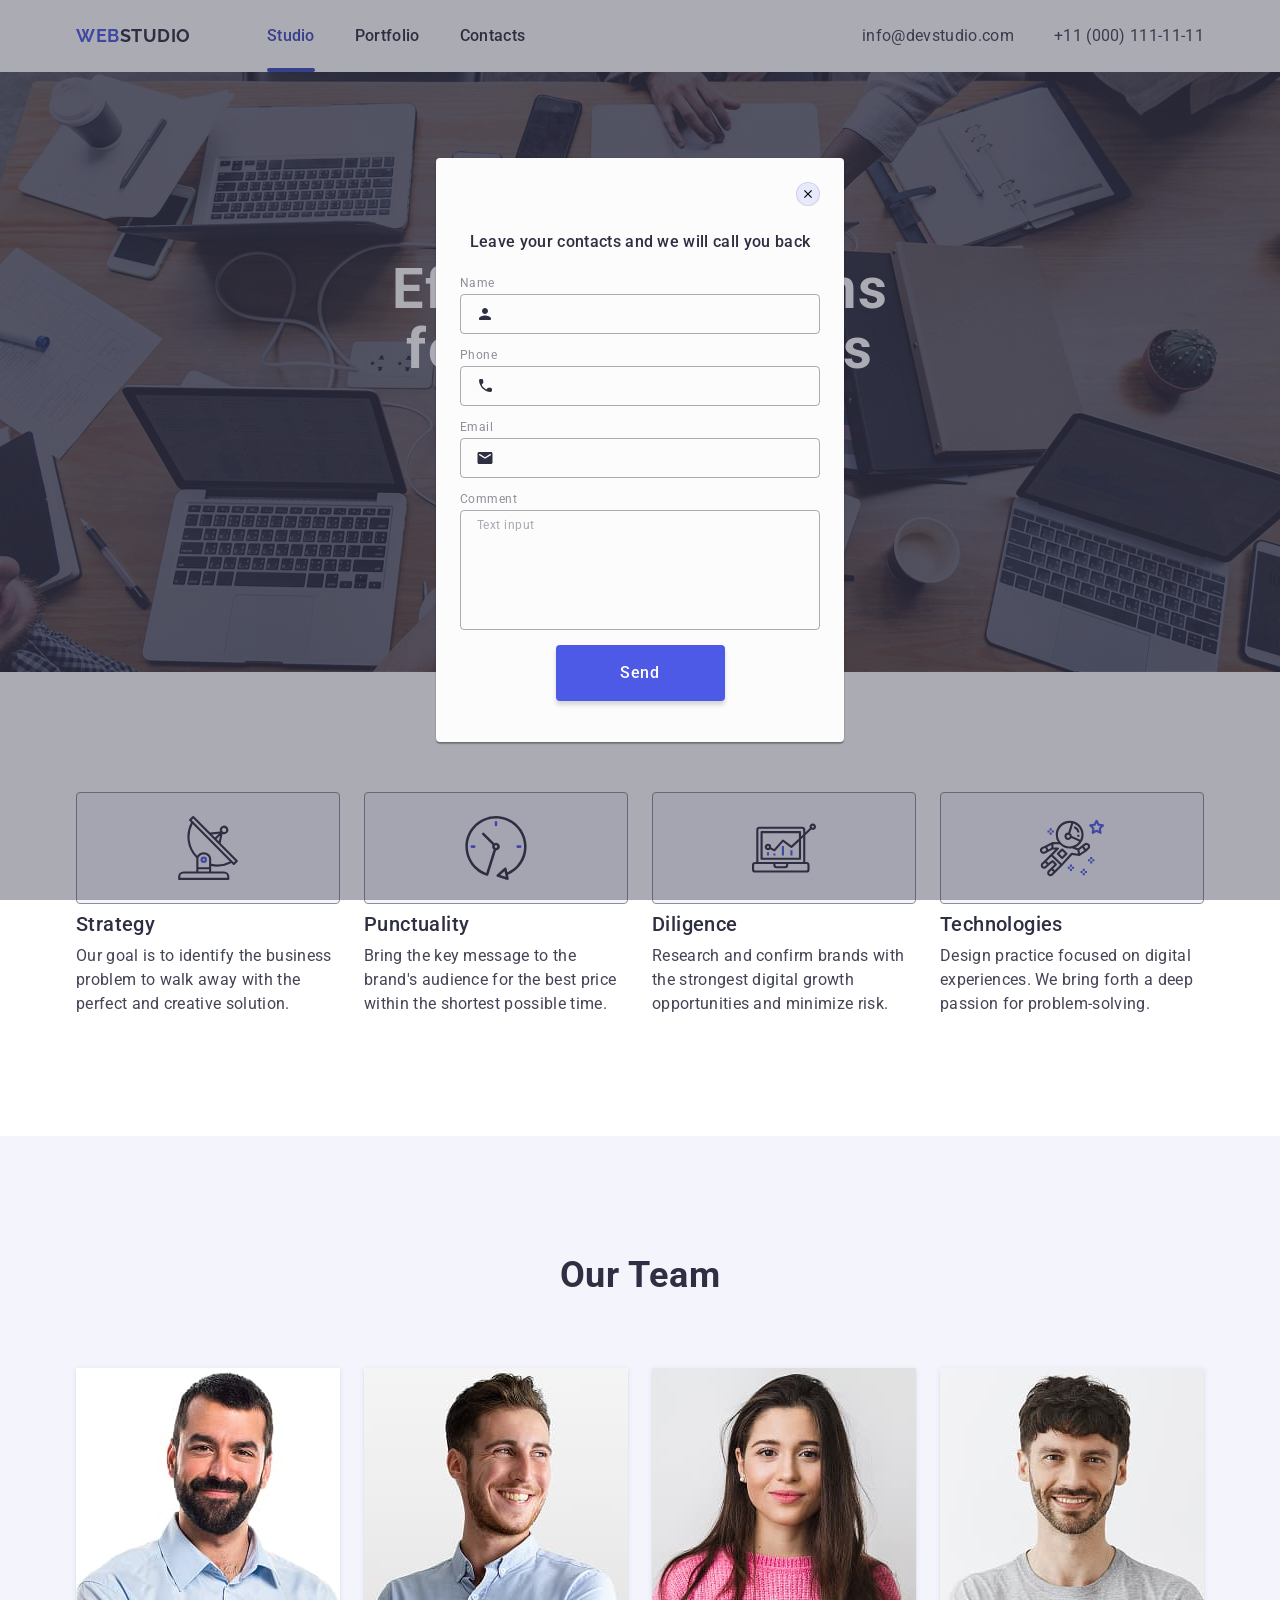
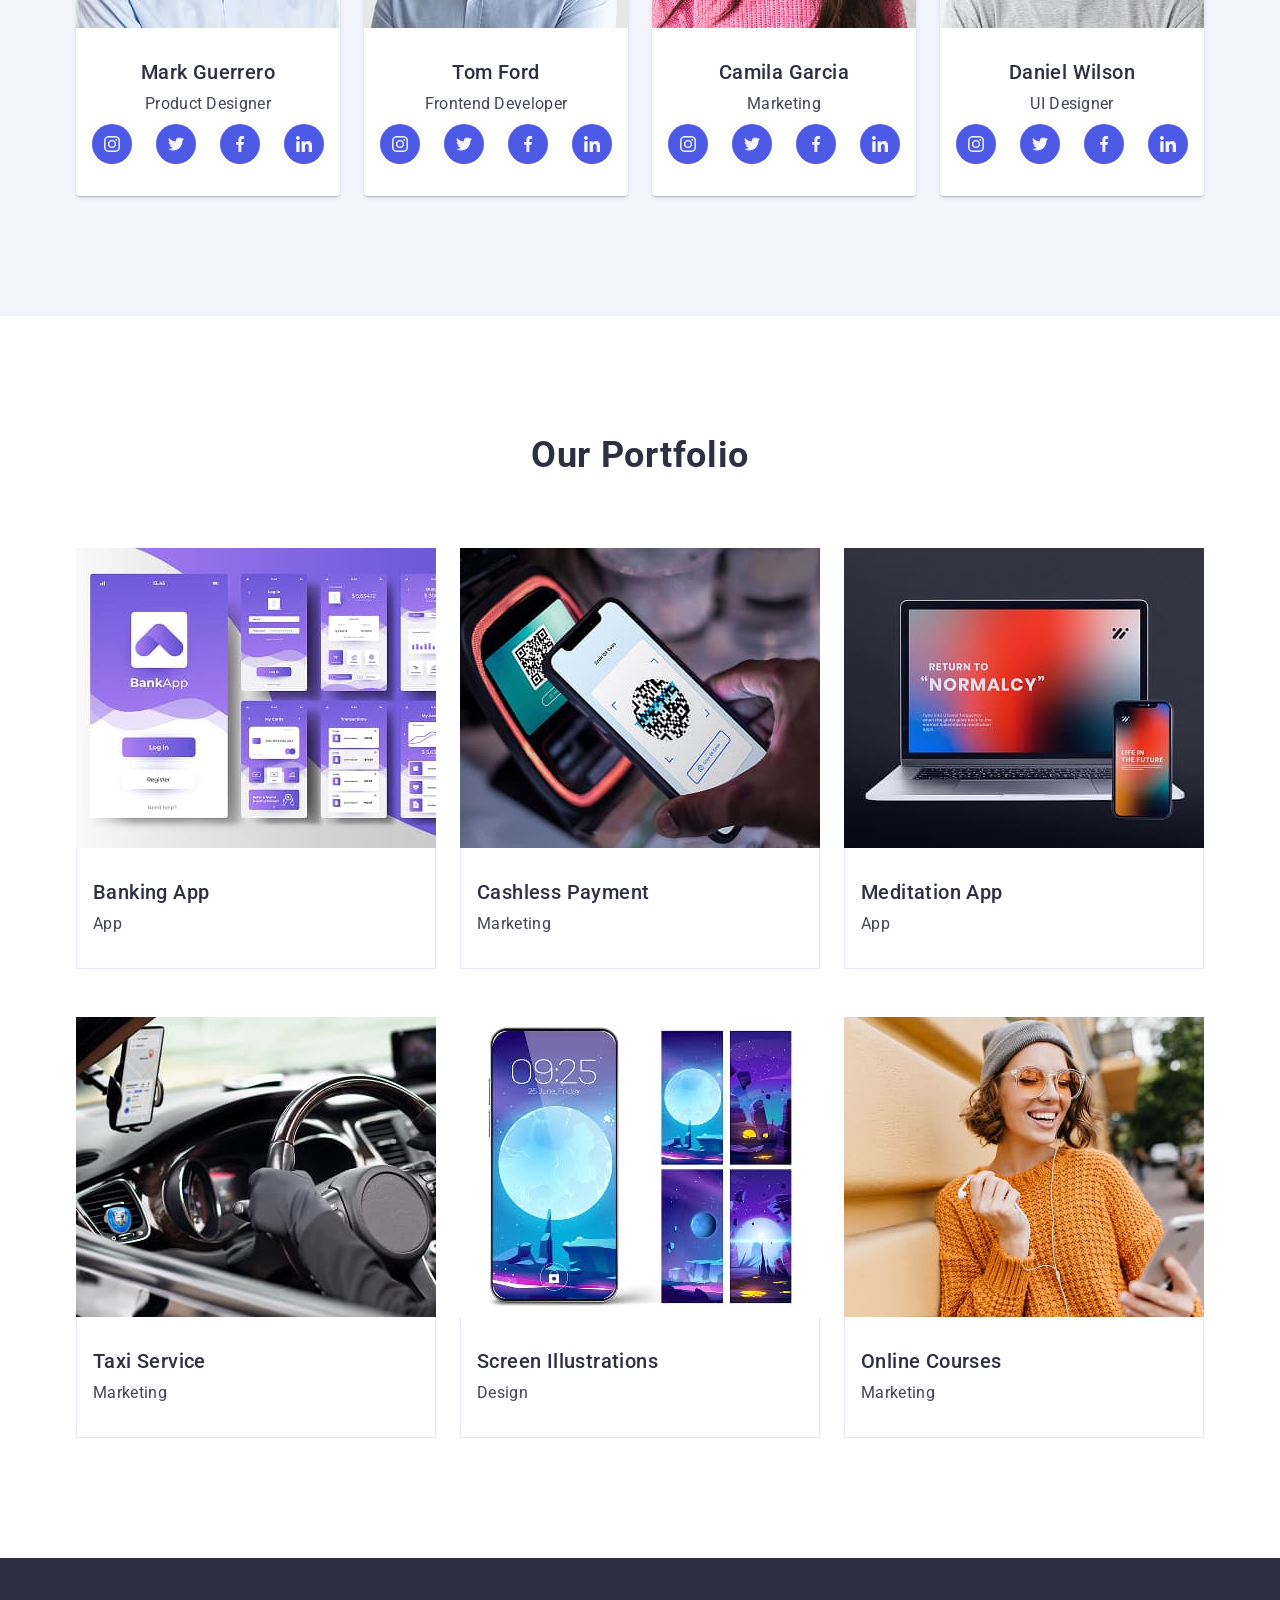
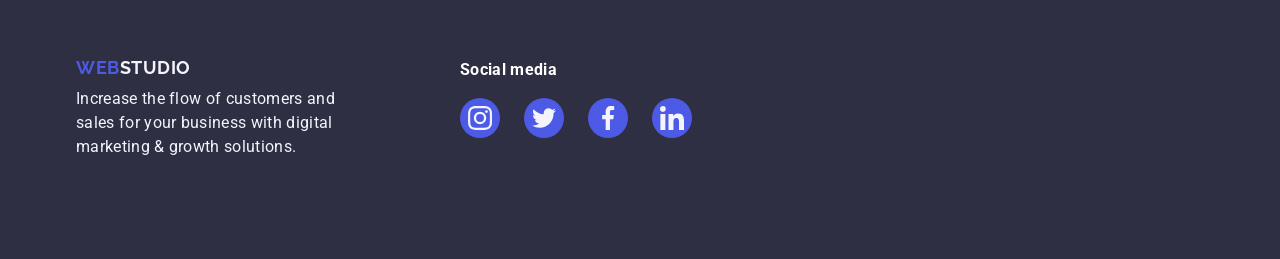
==== commit 38538847: "add modal" ====
--- a/index.html
+++ b/index.html
@@ -62,7 +62,7 @@
       <section class="hero-section">
         <div class="container">
           <h1 class="hero-title">Effective Solutions for Your Business</h1>
-          <button class="hero-button" type="button">Order Service</button>
+          <button class="button" type="button">Order Service</button>
         </div>
       </section>
 
@@ -532,5 +532,71 @@
         </div>
       </div>
     </footer>
+    <div class="modal-backdrop is-open">
+      <div class="modal">
+        <button class="close-btn">
+          <svg class="close-btn-icon" width="8" height="8">
+            <use href="./images/icons.svg#icon-close"></use>
+          </svg>
+        </button>
+        <form class="modal-form">
+          <p class="form-title">
+            Leave your contacts and we will call you back
+          </p>
+          <div class="form-field">
+            <label for="user-name">Name</label>
+            <div class="input-wrap">
+              <input
+                class="form-input"
+                name="user-name"
+                type="text"
+                id="user-name"
+              />
+              <svg class="form-icon" width="18" height="18">
+                <use href="./images/icons.svg#icon-person"></use>
+              </svg>
+            </div>
+          </div>
+          <div class="form-field">
+            <label for="user-tel">Phone</label>
+            <div class="input-wrap">
+              <input
+                class="form-input"
+                name="user-tel"
+                type="tel"
+                id="user-tel"
+              />
+              <svg class="form-icon" width="18" height="24">
+                <use href="./images/icons.svg#icon-phone"></use>
+              </svg>
+            </div>
+          </div>
+          <div class="form-field">
+            <label for="user-email">Email</label>
+            <div class="input-wrap">
+              <input
+                class="form-input"
+                name="user-email"
+                type="email"
+                id="user-email"
+              />
+              <svg class="form-icon" width="18" height="24">
+                <use href="./images/icons.svg#icon-email"></use>
+              </svg>
+            </div>
+          </div>
+          <div class="form-field">
+            <label for="user-text">Comment</label>
+            <textarea
+              class="modal-textarea"
+              name="user-text"
+              id="user-text"
+              placeholder="Text input"
+            ></textarea>
+          </div>
+          <button class="modal-btn button" type="submit">Send</button>
+        </form>
+      </div>
+    </div>
   </body>
 </html>
--- a/css/styles.css
+++ b/css/styles.css
@@ -146,7 +146,7 @@
   transition: transform 250ms cubic-bezier(0.4, 0, 0.2, 1);
   transform: scale(1, 1);
   background-color: #404bbf;
-  content: '';
+  content: "";
 }
 
 .navigation-item-link:hover.current::after {
@@ -195,7 +195,7 @@
   text-align: center;
   background-color: #2e2f42;
   background-image: linear-gradient(rgb(46 47 66 / 70%), rgb(46 47 66 / 70%)),
-    url('../images/people-office.jpg');
+    url("../images/people-office.jpg");
   background-position: center;
   background-repeat: no-repeat;
   background-size: cover;
@@ -214,7 +214,7 @@
   margin-right: auto;
 }
 
-.hero-button {
+.button {
   width: 169px;
   padding: 16px 32px;
   font-weight: 500;
@@ -230,8 +230,8 @@
   white-space: nowrap;
 }
 
-.hero-button:hover,
-.hero-button:focus {
+.button:hover,
+.button:focus {
   background: #404bbf;
 }
 
@@ -448,3 +448,163 @@
 .footer-link:focus {
   background-color: #31d0aa;
 }
+
+.modal-backdrop {
+  position: fixed;
+  top: 0;
+  left: 0;
+  width: 100%;
+  height: 100%;
+  opacity: 0;
+  transition: opacity 250ms cubic-bezier(0.4, 0, 0.2, 1),
+    visibility 250ms cubic-bezier(0.4, 0, 0.2, 1);
+  pointer-events: none;
+  background-color: rgb(46 47 66 / 40%);
+  visibility: hidden;
+}
+
+.modal-backdrop.is-open {
+  opacity: 1;
+  pointer-events: auto;
+  visibility: visible;
+}
+
+.modal {
+  position: absolute;
+  top: 50%;
+  left: 50%;
+  width: 408px;
+  background: #fcfcfc;
+  border-radius: 4px;
+  box-shadow: 0 1px 1px 0 rgb(0 0 0 / 14%), 0 1px 3px 0 rgb(0 0 0 / 12%),
+    0 2px 1px 0 rgb(0 0 0 / 20%);
+  transition: transform 250ms cubic-bezier(0.4, 0, 0.2, 1);
+  transform: translate(-50%, -50%);
+  min-height: 584px;
+}
+
+.modal-backdrop:not(.is-open) .modal {
+  transform: translate(-50%, -100%) scale(1.5);
+}
+
+.close-btn {
+  position: absolute;
+  top: 24px;
+  right: 24px;
+  display: flex;
+  width: 24px;
+  height: 24px;
+  border: 1px solid rgb(0 0 0 / 10%);
+  border-radius: 50%;
+  transition: background-color 250ms cubic-bezier(0.4, 0, 0.2, 1);
+  cursor: pointer;
+  align-items: center;
+  background-color: #e7e9fc;
+  justify-content: center;
+}
+
+.close-btn:hover {
+  border: none;
+  background-color: #404bbf;
+}
+
+.close-btn-icon {
+  transition: fill 250ms cubic-bezier(0.4, 0, 0.2, 1);
+}
+
+.close-btn:hover .close-btn-icon {
+  fill: #fff;
+}
+
+.modal-form {
+  margin: 72px 24px 24px;
+}
+
+.form-title {
+  font-size: 16px;
+  font-weight: 500;
+  line-height: 1.5;
+  letter-spacing: 0.02em;
+  text-align: center;
+  color: #2e2f42;
+  margin-bottom: 16px;
+}
+
+.form-field {
+  margin-bottom: 8px;
+}
+
+.form-field label {
+  font-size: 12px;
+  font-weight: 400;
+  line-height: 1.16667;
+  letter-spacing: 0.04em;
+  color: #8e8f99;
+  margin-bottom: 4px;
+}
+
+.input-wrap {
+  position: relative;
+}
+
+.form-input {
+  width: 100%;
+  height: 40px;
+  padding: 11px 11px 11px 36px;
+  border: 1px solid rgb(46 47 66 / 40%);
+  border-radius: 4px;
+  transition: border-color 250ms cubic-bezier(0.4, 0, 0.2, 1);
+  background-color: transparent;
+  outline: none;
+  line-height: 1.5;
+    letter-spacing: 0.02em;
+    color: #434455;
+    font-size: 14px
+}
+
+.form-input:focus,
+.modal-textarea:focus {
+  border-color: #4d5ae5;
+}
+
+.form-input:focus + .form-icon {
+  fill: #4d5ae5;
+}
+
+.form-icon {
+  position: absolute;
+  top: 50%;
+  left: 16px;
+  fill: #2e2f42;
+  transition: fill 250ms cubic-bezier(0.4, 0, 0.2, 1);
+  transform: translateY(-50%);
+}
+
+.modal-textarea {
+  width: 100%;
+  height: 120px;
+  padding: 8px 16px;
+  border: 1px solid rgb(46 47 66 / 40%);
+  border-radius: 4px;
+  transition: border-color 250ms cubic-bezier(0.4, 0, 0.2, 1);
+  background-color: transparent;
+  outline: none;
+  resize: none;
+  font-size: 12px;
+  line-height: 1.16
+  letter-spacing: 0.02em;
+  color: #434455;
+}
+
+.modal-textarea::placeholder {
+  font-size: 12px;
+  line-height: 1.16;
+  letter-spacing: 0.04em;
+  color: rgb(46 47 66 / 40%);
+  text-align: inherit;
+}
+
+.modal-btn {
+  display: block;
+  margin: 0 auto;
+}
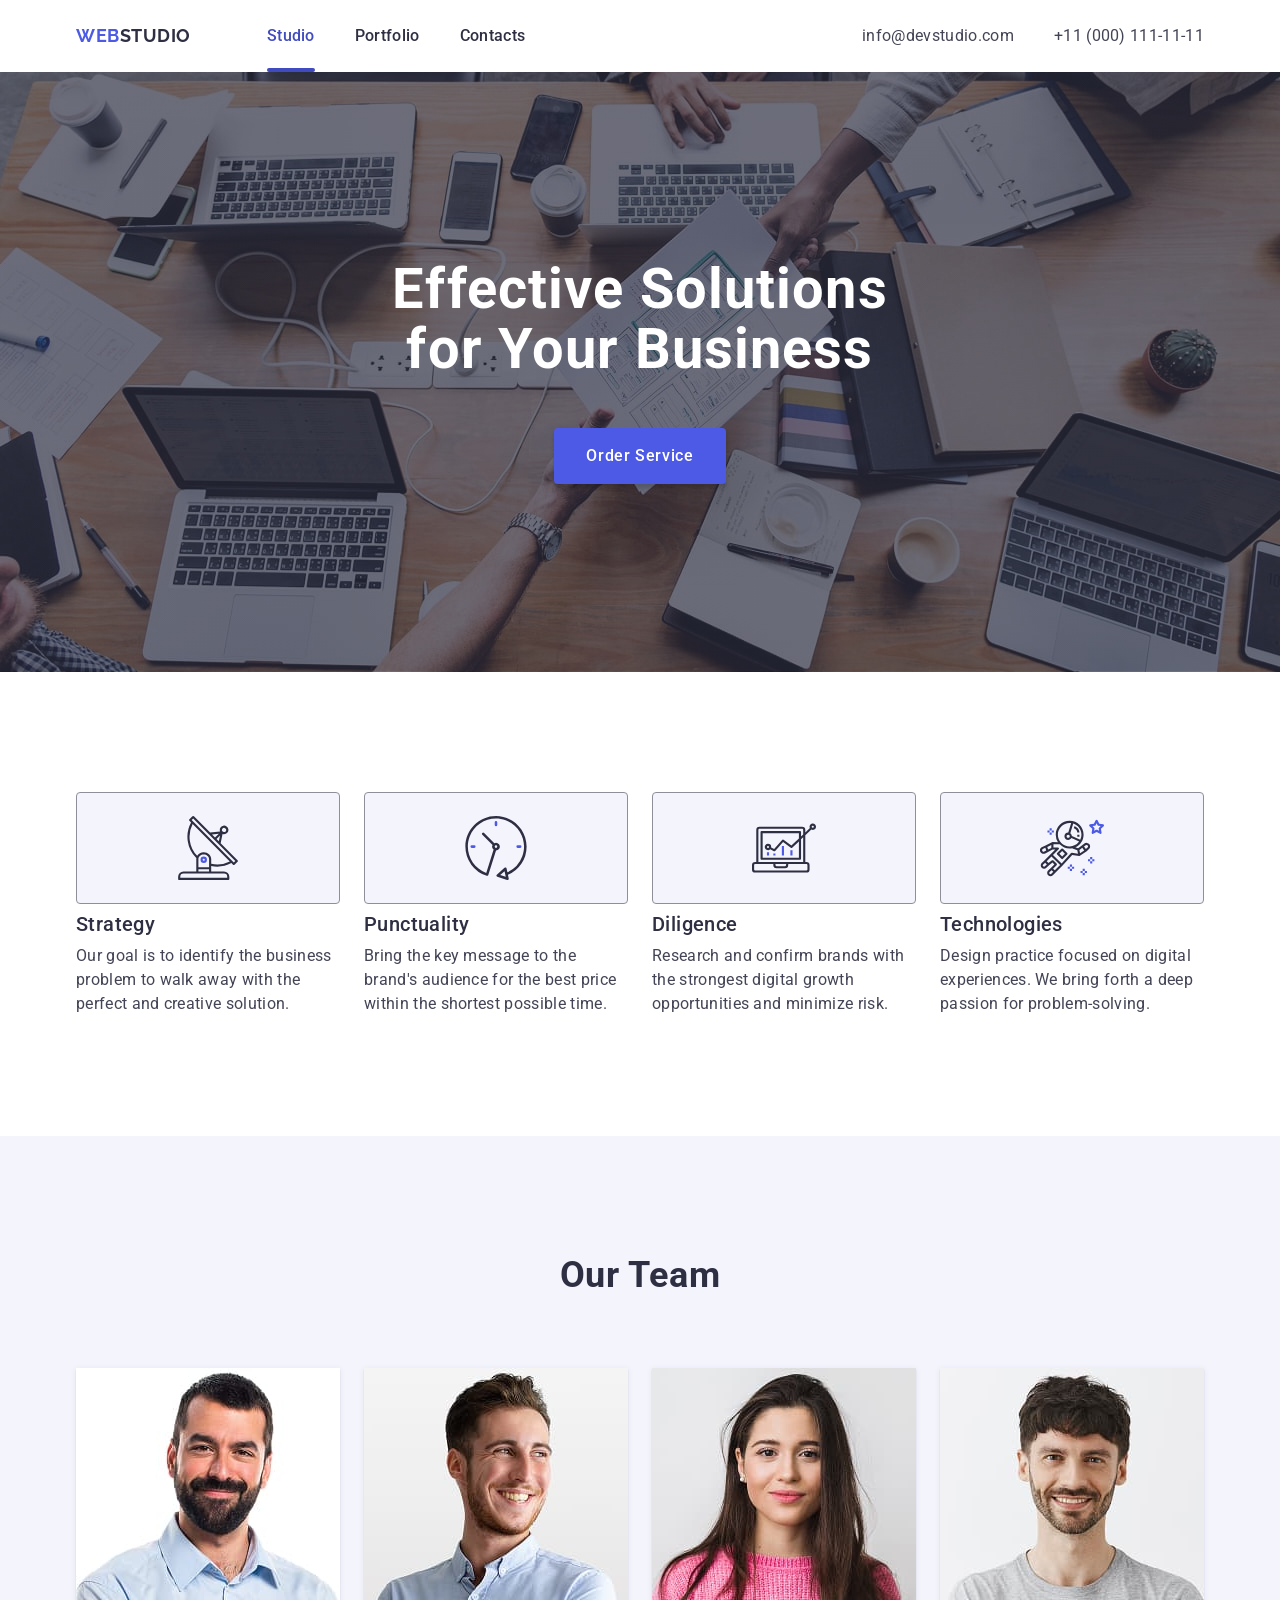
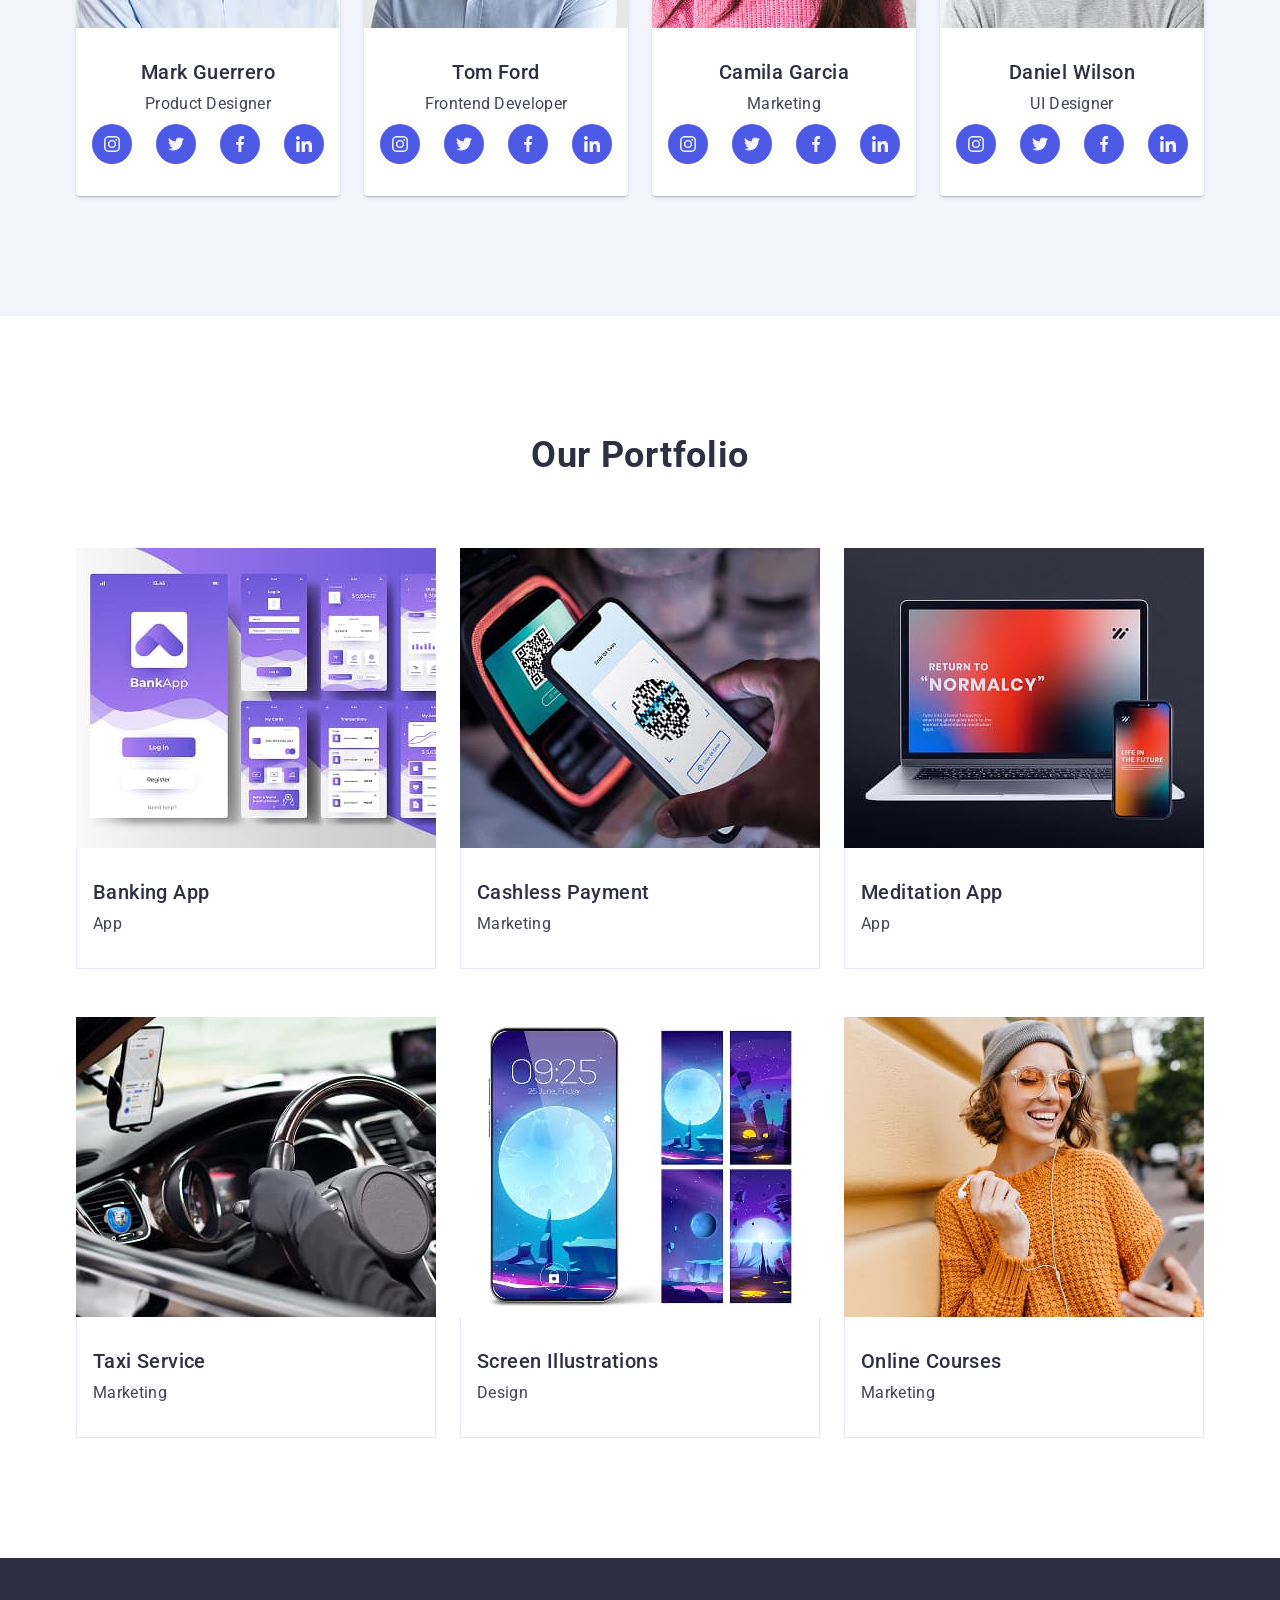
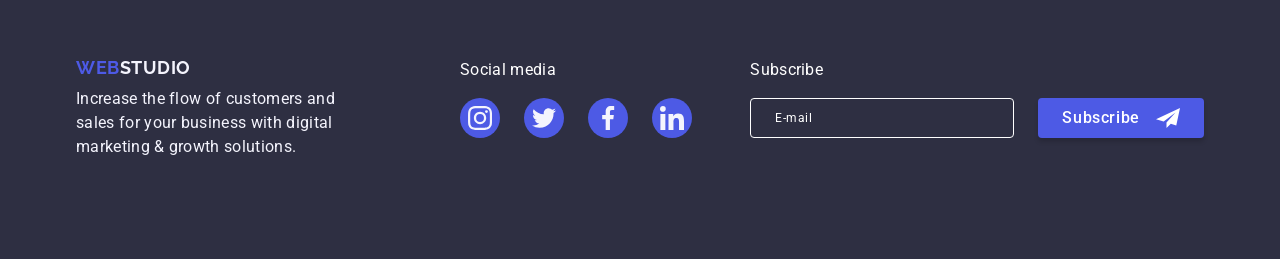
==== commit a26821c0: "add modal, footer form" ====
--- a/index.html
+++ b/index.html
@@ -488,7 +488,7 @@
           </p>
         </div>
         <div class="footer-link-container">
-          <h2 class="footer-links-header">Social media</h2>
+          <p class="footer-header">Social media</p>
           <ul class="team-soc-list">
             <li class="team-soc-item">
               <a
@@ -530,9 +530,28 @@
             </li>
           </ul>
         </div>
+        <div class="footer-form-container">
+          <p class="footer-header footer-form-header">Subscribe</p>
+          <form class="footer-form">
+            <label
+              ><input
+                class="footer-input"
+                type="email"
+                name="footer-email"
+                id="footer-email"
+                placeholder="E-mail"
+            /></label>
+            <button class="button footer-btn" type="submit">
+              Subscribe
+              <svg class="footer-btn-icon" width="24" height="24">
+                <use href="./images/icons.svg#icon-plane"></use>
+              </svg>
+            </button>
+          </form>
+        </div>
       </div>
     </footer>
-    <div class="modal-backdrop is-open">
+    <div class="modal-backdrop">
       <div class="modal">
         <button class="close-btn">
           <svg class="close-btn-icon" width="8" height="8">
@@ -594,6 +613,26 @@
               placeholder="Text input"
             ></textarea>
           </div>
+          <div class="check-field">
+            <input
+              class="modal-check hidden"
+              type="checkbox"
+              name="policy"
+              id="policy"
+              value="true"
+            />
+            <label class="modal-check-text" for="policy"
+              ><span class=""
+                ><svg class="icon-check" width="10" height="8">
+                  <use href="./images/icons.svg#icon-check"></use></svg></span
+              >I accept the terms and conditions of the&nbsp;
+              <a
+                class="policy-link"
+                href="https://goit.global/ua/privacy-policy/"
+                >Privacy Policy</a
+              >
+            </label>
+          </div>
           <button class="modal-btn button" type="submit">Send</button>
         </form>
       </div>
--- a/css/styles.css
+++ b/css/styles.css
@@ -215,7 +215,6 @@
 }
 
 .button {
-  width: 169px;
   padding: 16px 32px;
   font-weight: 500;
   line-height: 1.5;
@@ -227,7 +226,6 @@
   box-shadow: 0 4px 4px 0 rgb(0 0 0 / 15%);
   transition: background 250ms cubic-bezier(0.4, 0, 0.2, 1);
   cursor: pointer;
-  white-space: nowrap;
 }
 
 .button:hover,
@@ -436,7 +434,7 @@
 .footer-link-container {
 }
 
-.footer-links-header {
+.footer-header {
   font-size: 16px;
   line-height: 1.5;
   letter-spacing: 0.02em;
@@ -448,6 +446,60 @@
 .footer-link:focus {
   background-color: #31d0aa;
 }
+
+.footer-form-container {
+  margin-left: auto;
+}
+
+.footer-form {
+  display: flex;
+  gap: 24px;
+}
+
+.footer-input {
+  outline: none;
+  border: 1px solid #fff;
+  border-radius: 4px;
+  width: 264px;
+  height: 40px;
+  background-color: transparent;
+  font-size: 12px;
+  line-height: 2;
+  letter-spacing: 0.04em;
+  color: #fff;
+  padding: 8px 24px;
+  transition: border-color 250ms cubic-bezier(0.4, 0, 0.2, 1);
+}
+
+.footer-input::placeholder {
+  font-size: 12px;
+  line-height: 2;
+  letter-spacing: 0.04em;
+  color: #fff;
+}
+
+.footer-input:focus {
+  border-color: #31d0aa;
+}
+
+.footer-btn {
+  padding: 8px 24px;
+  display: flex;
+  align-items: center;
+  gap: 16px;
+  transition: background-color 250ms cubic-bezier(0.4, 0, 0.2, 1);
+}
+
+.footer-btn:hover,
+.footer-btn:focus {
+  background-color: #31d0aa;
+}
+
+.footer-btn-icon {
+  fill: #fff;
+}
+
+/* --------------------MODAL-------------------- */
 
 .modal-backdrop {
   position: fixed;
@@ -551,15 +603,15 @@
   width: 100%;
   height: 40px;
   padding: 11px 11px 11px 36px;
+  font-size: 14px;
+  line-height: 1.5;
+  letter-spacing: 0.02em;
+  color: #434455;
   border: 1px solid rgb(46 47 66 / 40%);
   border-radius: 4px;
   transition: border-color 250ms cubic-bezier(0.4, 0, 0.2, 1);
   background-color: transparent;
   outline: none;
-  line-height: 1.5;
-    letter-spacing: 0.02em;
-    color: #434455;
-    font-size: 14px
 }
 
 .form-input:focus,
@@ -575,33 +627,79 @@
   position: absolute;
   top: 50%;
   left: 16px;
-  fill: #2e2f42;
   transition: fill 250ms cubic-bezier(0.4, 0, 0.2, 1);
   transform: translateY(-50%);
+  fill: #2e2f42;
 }
 
 .modal-textarea {
   width: 100%;
   height: 120px;
   padding: 8px 16px;
+  font-size: 12px;
+  line-height: 1.16;
+  letter-spacing: 0.02em;
+  color: #434455;
   border: 1px solid rgb(46 47 66 / 40%);
   border-radius: 4px;
   transition: border-color 250ms cubic-bezier(0.4, 0, 0.2, 1);
   background-color: transparent;
   outline: none;
   resize: none;
-  font-size: 12px;
-  line-height: 1.16
-  letter-spacing: 0.02em;
-  color: #434455;
 }
 
 .modal-textarea::placeholder {
   font-size: 12px;
   line-height: 1.16;
   letter-spacing: 0.04em;
+  text-align: inherit;
   color: rgb(46 47 66 / 40%);
-  text-align: inherit;
+}
+
+.check-field {
+  padding-bottom: 24px;
+}
+
+.modal-check:checked + .modal-check-text span {
+  background-color: #404bbf;
+  fill: #f4f4fd;
+  border: none;
+}
+
+.modal-check:checked + .modal-check-text .icon-check {
+}
+
+.modal-check-text {
+  font-size: 12px;
+  line-height: 1.16;
+  letter-spacing: 0.04em;
+  color: #8e8f99;
+  display: flex;
+  align-items: center;
+}
+
+.modal-check-text span {
+  width: 16px;
+  height: 16px;
+  border-radius: 2px;
+  border: 1px solid rgba(46, 47, 66, 0.4);
+  display: flex;
+  align-items: center;
+  justify-content: center;
+  fill: transparent;
+  margin-right: 8px;
+  transition: background-color 250ms cubic-bezier(0.4, 0, 0.2, 1),
+    fill 250ms cubic-bezier(0.4, 0, 0.2, 1);
+}
+
+.policy-link {
+  line-height: 1.33;
+  text-decoration: underline;
+  text-decoration-skip-ink: none;
+  color: #4d5ae5;
+}
+
+.icon-check {
 }
 
 .modal-btn {
